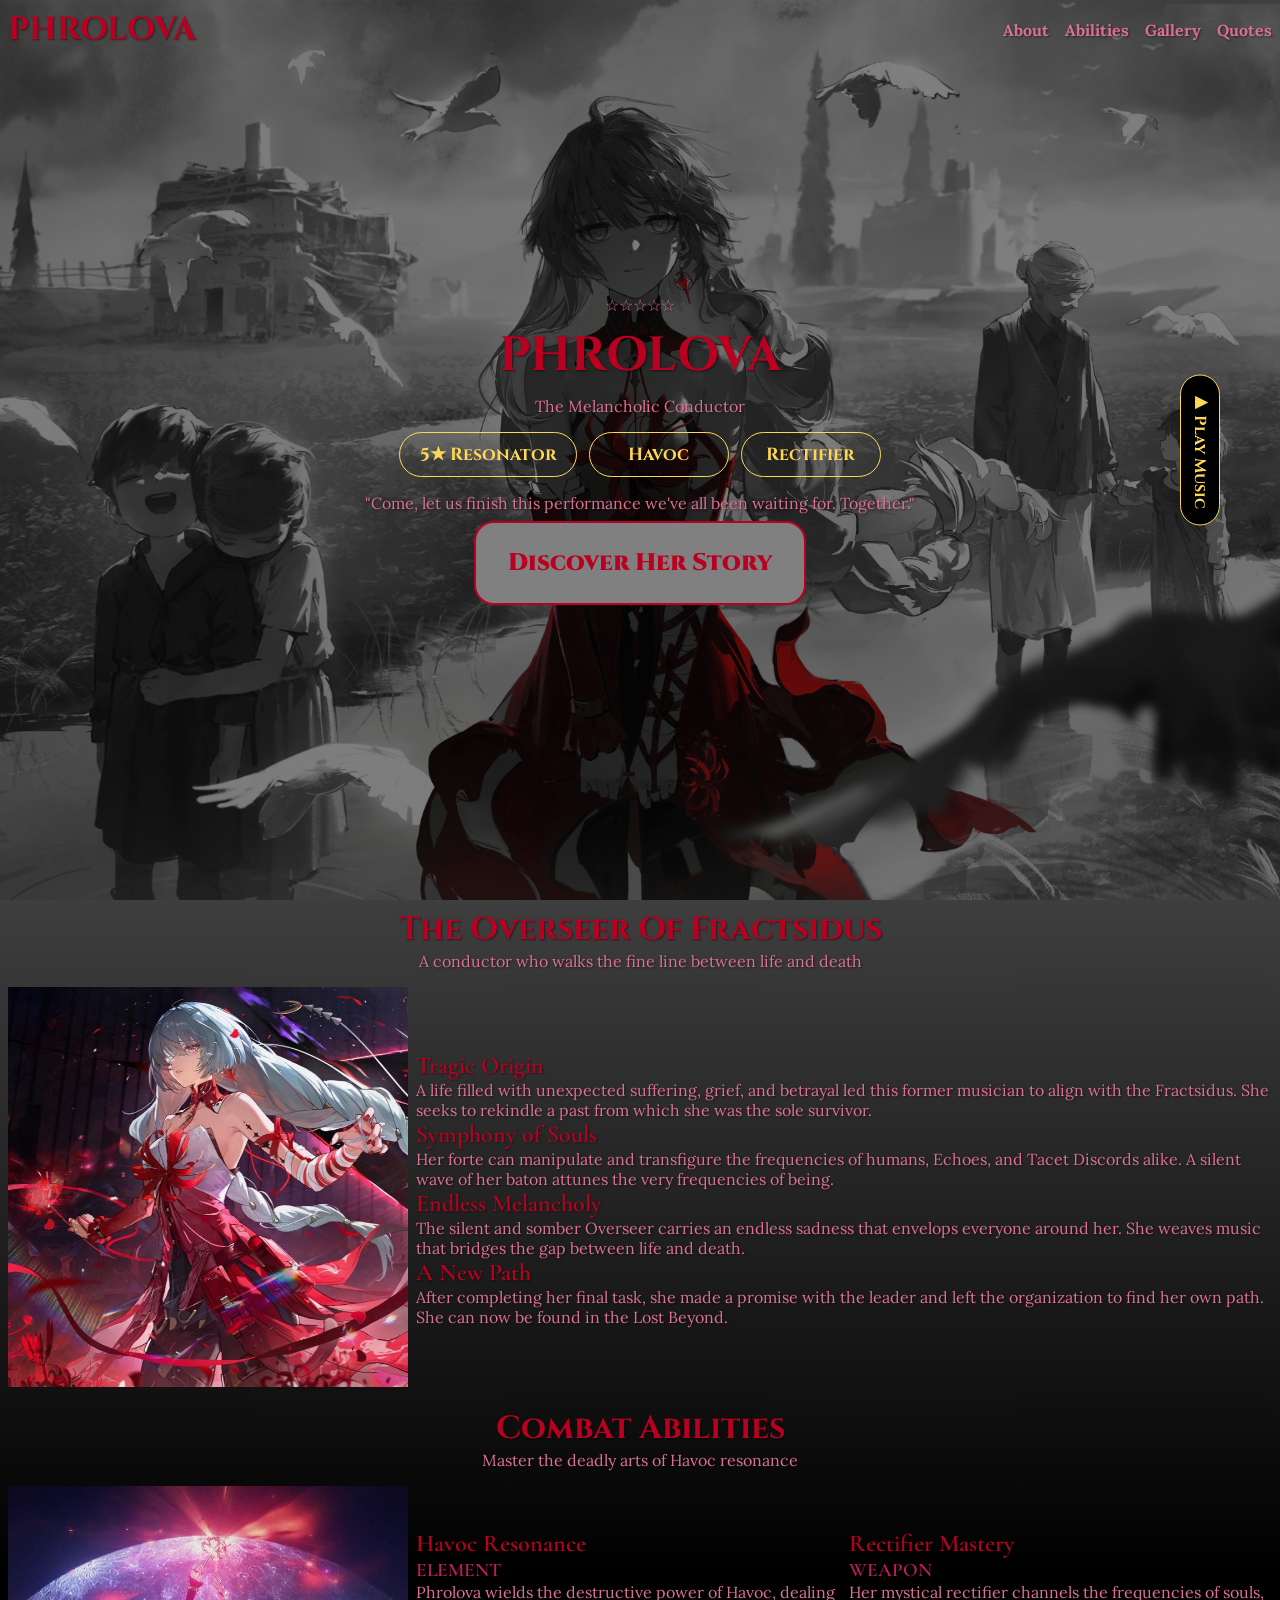
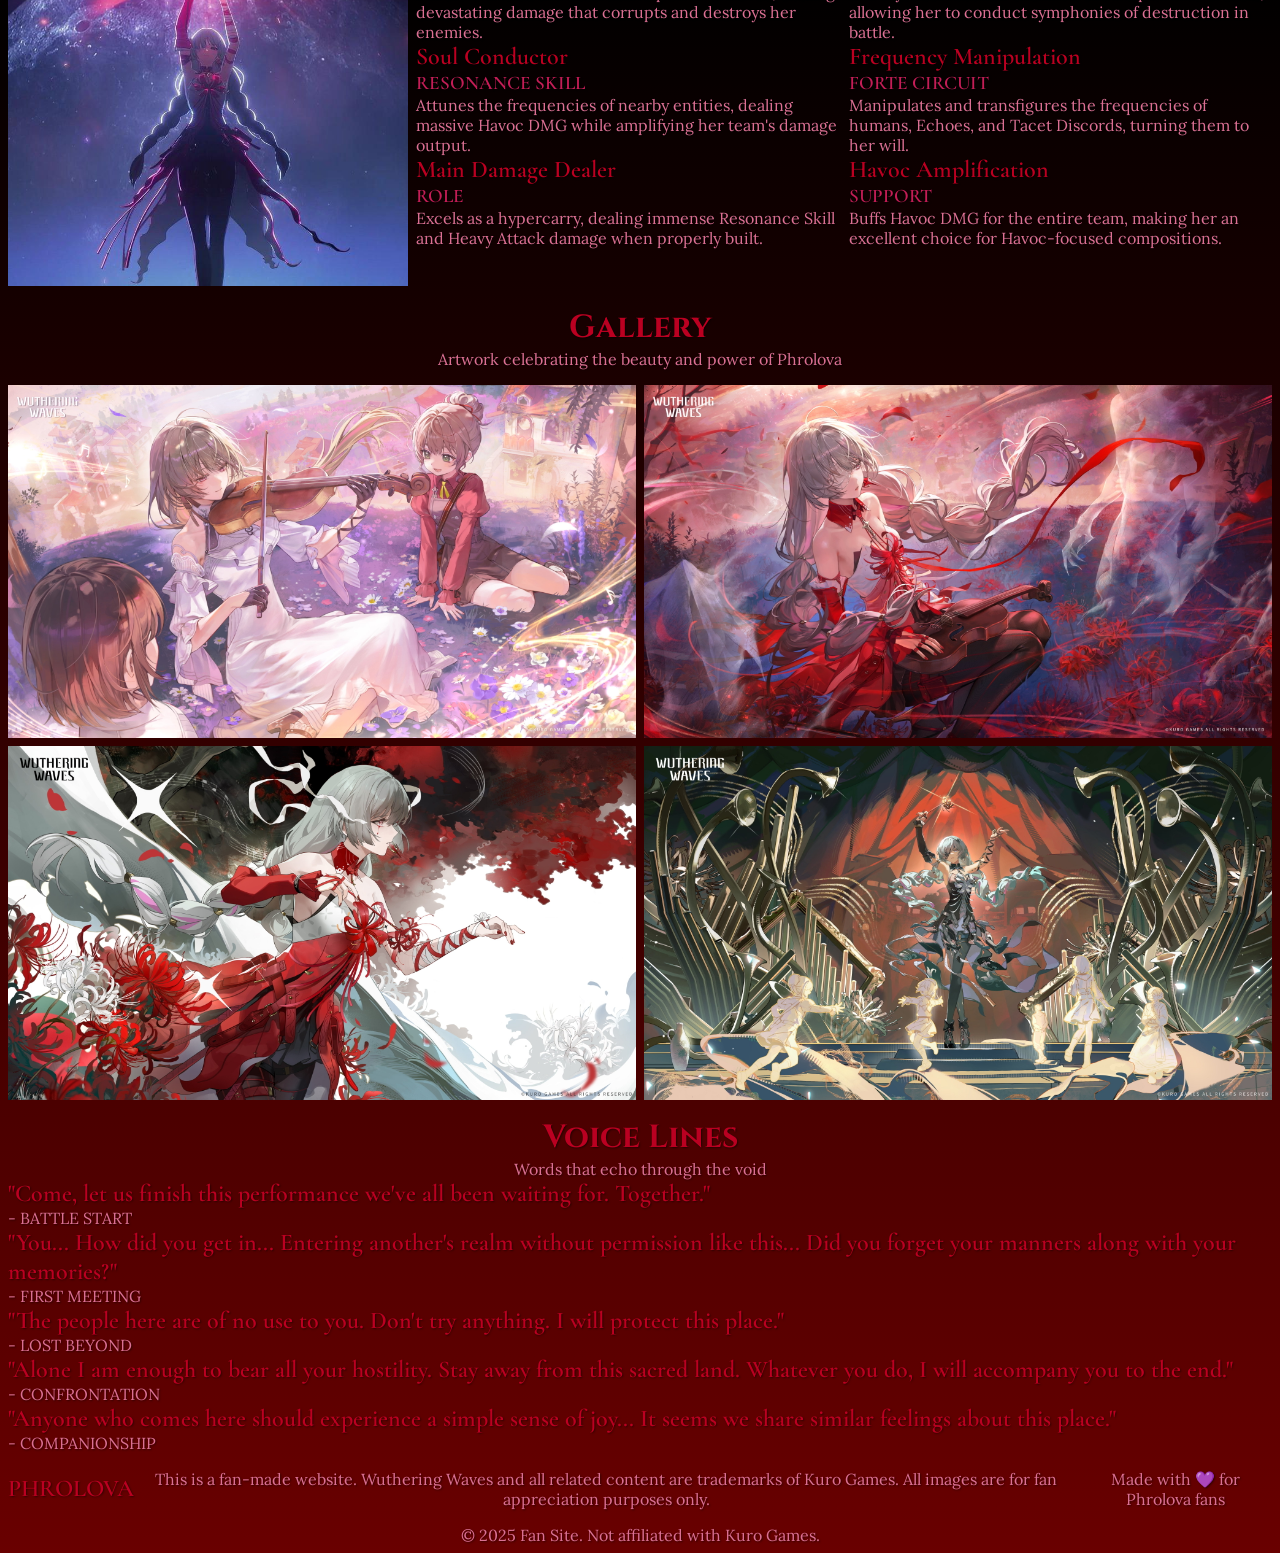
==== index.html @ a001a6af "version 2.4 -> Restructure HTML & CSS, add script.js with leaf animation" ====
<!DOCTYPE html>
<html lang="en">
<head>
    <meta charset="UTF-8">
    <meta name="viewport" content="width=device-width, initial-scale=1.0">
    <title>Phrolova Fan Website</title>

    <!-- Google Fonts -->
    <link href="https://fonts.googleapis.com/css2?family=Cinzel:wght@500;700&family=Cormorant+Garamond:wght@500;600&family=Lora&display=swap" rel="stylesheet">

    <!-- Main CSS -->
    <link rel="stylesheet" href="styles.css">
</head>
<body>

    <!-- =======================
         BACKGROUND AUDIO
    ======================= -->
    <audio id="bg-audio" loop>
        <source src="audio/Reveries in the Crimson Beyond.mp3" type="audio/mpeg">
        Your browser does not support the audio element.
    </audio>

    <!-- Music Button (Right Center) -->
    <div id="audio-overlay">
        <button id="play-audio">▶ Play Music</button>
    </div>

    <!-- Falling Leaves Container -->
    <div id="leaf-container"></div>

    <!-- =======================
         NAVIGATION
    ======================= -->
    <nav>
        <h2>PHROLOVA</h2>
        <ul>
            <li>About</li>
            <li>Abilities</li>
            <li>Gallery</li>
            <li>Quotes</li>
        </ul>
    </nav>

    <!-- =======================
         HEADER
    ======================= -->
    <header>
        <p class="stars">☆☆☆☆☆</p>
        <h1>PHROLOVA</h1>
        <p>The Melancholic Conductor</p>

        <div class="header-buttons">
            <button>5★ Resonator</button>
            <button>Havoc</button>
            <button>Rectifier</button>
        </div>

        <p>"Come, let us finish this performance we've all been waiting for. Together."</p>
        <button class="discover">Discover Her Story</button>
    </header>

    <!-- =======================
         MAIN CONTENT
    ======================= -->
    <main>

        <!-- ABOUT SECTION -->
        <section class="about">
            <h2>The Overseer Of Fractsidus</h2>
            <p>A conductor who walks the fine line between life and death</p>

            <div class="about-cc">
                <div><img class="about-image" src="images/Phrolova_about.jpg" alt="Phrolova About"></div>
                <div class="about-text">
                    <div>
                        <h3>Tragic Origin</h3>
                        <p>A life filled with unexpected suffering, grief, and betrayal led this former musician to align with the Fractsidus. She seeks to rekindle a past from which she was the sole survivor.</p>
                    </div>
                    <div>
                        <h3>Symphony of Souls</h3>
                        <p>Her forte can manipulate and transfigure the frequencies of humans, Echoes, and Tacet Discords alike. A silent wave of her baton attunes the very frequencies of being.</p>
                    </div>
                    <div>
                        <h3>Endless Melancholy</h3>
                        <p>The silent and somber Overseer carries an endless sadness that envelops everyone around her. She weaves music that bridges the gap between life and death.</p>
                    </div>
                    <div>
                        <h3>A New Path</h3>
                        <p>After completing her final task, she made a promise with the leader and left the organization to find her own path. She can now be found in the Lost Beyond.</p>
                    </div>
                </div>
            </div>
        </section>

        <!-- ABILITIES SECTION -->
        <section class="abilities">
            <h2>Combat Abilities</h2>
            <p>Master the deadly arts of Havoc resonance</p>

            <div class="abilities-cc">
                <div><img class="abilities-image" src="images/Phrolova_abilities.jpg" alt="Phrolova Abilities"></div>

                <!-- Left Ability Column -->
                <div class="abilities-text">
                    <div>
                        <h3>Havoc Resonance</h3>
                        <h4>ELEMENT</h4>
                        <p>Phrolova wields the destructive power of Havoc, dealing devastating damage that corrupts and destroys her enemies.</p>
                    </div>
                    <div>
                        <h3>Soul Conductor</h3>
                        <h4>RESONANCE SKILL</h4>
                        <p>Attunes the frequencies of nearby entities, dealing massive Havoc DMG while amplifying her team's damage output.</p>
                    </div>
                    <div>
                        <h3>Main Damage Dealer</h3>
                        <h4>ROLE</h4>
                        <p>Excels as a hypercarry, dealing immense Resonance Skill and Heavy Attack damage when properly built.</p>
                    </div>
                </div>

                <!-- Right Ability Column -->
                <div class="abilities-text">
                    <div>
                        <h3>Rectifier Mastery</h3>
                        <h4>WEAPON</h4>
                        <p>Her mystical rectifier channels the frequencies of souls, allowing her to conduct symphonies of destruction in battle.</p>
                    </div>
                    <div>
                        <h3>Frequency Manipulation</h3>
                        <h4>FORTE CIRCUIT</h4>
                        <p>Manipulates and transfigures the frequencies of humans, Echoes, and Tacet Discords, turning them to her will.</p>
                    </div>
                    <div>
                        <h3>Havoc Amplification</h3>
                        <h4>SUPPORT</h4>
                        <p>Buffs Havoc DMG for the entire team, making her an excellent choice for Havoc-focused compositions.</p>
                    </div>
                </div>
            </div>
        </section>

        <!-- GALLERY SECTION -->
        <section class="gallery">
            <h2>Gallery</h2>
            <p>Artwork celebrating the beauty and power of Phrolova</p>

            <div class="gallery-cc">
                <img src="images/Phrolova_gallery1.jpg" alt="Phrolova Gallery 1">
                <img src="images/Phrolova_gallery2.jpg" alt="Phrolova Gallery 2">
                <img src="images/Phrolova_gallery3.jpg" alt="Phrolova Gallery 3">
                <img src="images/Phrolova_gallery4.jpg" alt="Phrolova Gallery 4">
            </div>
        </section>

        <!-- VOICE LINES SECTION -->
        <section class="voicelines">
            <h2>Voice Lines</h2>
            <p>Words that echo through the void</p>

            <div class="voicelines-cc">
                <div>
                    <h3>"Come, let us finish this performance we've all been waiting for. Together."</h3>
                    <p>- BATTLE START</p>
                </div>
                <div>
                    <h3>"You... How did you get in... Entering another's realm without permission like this... Did you forget your manners along with your memories?"</h3>
                    <p>- FIRST MEETING</p>
                </div>
                <div>
                    <h3>"The people here are of no use to you. Don't try anything. I will protect this place."</h3>
                    <p>- LOST BEYOND</p>
                </div>
                <div>
                    <h3>"Alone I am enough to bear all your hostility. Stay away from this sacred land. Whatever you do, I will accompany you to the end."</h3>
                    <p>- CONFRONTATION</p>
                </div>
                <div>
                    <h3>"Anyone who comes here should experience a simple sense of joy... It seems we share similar feelings about this place."</h3>
                    <p>- COMPANIONSHIP</p>
                </div>
            </div>
        </section>

    </main>

    <!-- =======================
         FOOTER
    ======================= -->
    <footer>
        <div class="footer-cc">
            <h3>PHROLOVA</h3>
            <p>This is a fan-made website. Wuthering Waves and all related content are trademarks of Kuro Games. All images are for fan appreciation purposes only.</p>
            <p>Made with 💜 for Phrolova fans</p>
        </div>
        <div class="footer-copy">
            <p>&copy; 2025 Fan Site. Not affiliated with Kuro Games.</p>
        </div>
    </footer>

    <!-- =======================
         JAVASCRIPT
    ======================= -->
    <script src="script.js"></script>
</body>
</html>
---- styles.css ----
/* =======================
   UNIVERSAL
======================= */
* {
    box-sizing: border-box;
    margin: 0;
    padding: 0;
}

/* =======================
   BODY
======================= */
body {
    font-family: 'Lora', serif;
    color: #f5f5f5;
    background: linear-gradient(180deg, rgba(145,145,145,1) 0%, rgba(0,0,0,1) 50%, rgba(105,0,0,1) 100%);
}

/* =======================
   HEADINGS
======================= */
h1, h2 { font-family: 'Cinzel', serif; }
h3, h4 { font-family: 'Cormorant Garamond', serif; }

h1 { font-size: 3rem; font-weight: 700; color: #BA0021; text-shadow: 1px 1px 2px rgba(0,0,0,0.5); }
h2 { font-size: 2rem; font-weight: 700; color: #BA0021; text-shadow: 1px 1px 2px rgba(0,0,0,0.5); }
h3 { font-size: 1.5rem; font-weight: 600; color: #BA0021; text-shadow: 1px 1px 2px rgba(0,0,0,0.5); }
h4 { font-size: 1.2rem; font-weight: 600; color: #C21E56; text-shadow: 1px 1px 2px rgba(0,0,0,0.5); }

p, li { font-size: 1rem; color: #DB7093; text-shadow: 1px 1px 2px rgba(0,0,0,0.5); }
li { font-weight: 700; }

/* =======================
   AUDIO BUTTON
======================= */
#bg-audio { display: none; }

#audio-overlay {
    position: fixed;
    top: 50%;
    right: 1rem;
    transform: translateY(-50%);
    z-index: 1000;
}

#audio-overlay button {
    writing-mode: vertical-rl;
    text-orientation: mixed;
    padding: 1rem 0.5rem;
    border-radius: 20px;
    border: 1px solid #FFD754;
    background: black;
    color: #FFD754;
    font-family: 'Cinzel', serif;
    font-weight: 700;
    font-size: 1rem;
    cursor: pointer;
    transition: all 0.2s ease;
}

#audio-overlay button:hover {
    background: #FFD754;
    color: black;
    border: 1px solid black;
}

/* =======================
   FALLING LEAVES
======================= */
#leaf-container {
    position: fixed;
    top: 0;
    left: 0;
    width: 100%;
    height: 100%;
    pointer-events: none;
    overflow: hidden;
    z-index: 500;
}

/* =======================
   NAVIGATION
======================= */
nav {
    position: fixed;
    top: 0; left: 0;
    width: 100%;
    display: flex;
    justify-content: space-between;
    align-items: center;
    padding: 0.5rem;
    z-index: 1000;
}

nav ul { display: flex; gap: 1rem; list-style: none; }

/* =======================
   HEADER
======================= */
header {
    height: 100vh;
    background: url("images/Phrolova_header.jpg") center/cover no-repeat;
    display: flex;
    flex-direction: column;
    align-items: center;
    justify-content: center;
    text-align: center;
    gap: 0.5rem;
    position: relative;
}

header::before {
    content: "";
    position: absolute;
    inset: 0;
    background-color: rgba(0,0,0,0.5);
    z-index: 1;
}

header > * { position: relative; z-index: 2; }

.header-buttons { display: flex; gap: 0.75rem; margin: 0.5rem 0; }
.header-buttons button {
    min-width: 140px;
    padding: 0.6rem 1.2rem;
    border-radius: 999px;
    border: 1px solid #FFD754;
    background: transparent;
    color: #FFD754;
    font-family: 'Cinzel', serif;
    font-weight: 700;
    font-size: 1.1rem;
    transition: all 0.2s ease;
}
.header-buttons button:hover { background: black; color: #D10A0A; border: 1px solid #D10A0A; }

.discover {
    padding: 1.5rem 2rem;
    border-radius: 20px;
    border: 2px solid #BA0021;
    background-color: grey;
    color: #BA0021;
    font-family: 'Cinzel', serif;
    font-size: 1.5rem;
    font-weight: 900;
    cursor: pointer;
    transition: transform 0.25s ease;
}
.discover:hover { transform: scale(1.06); color: #FFD754; border-color: #FFD754; }

/* =======================
   SECTIONS (ABOUT / ABILITIES / GALLERY / VOICELINES)
======================= */
.about, .abilities, .gallery, .voicelines, footer {
    display: flex;
    flex-direction: column;
    align-items: center;
    padding: 0.5rem;
}

.about-image, .abilities-image { width: 400px; }
.about-cc, .abilities-cc { display: flex; align-items: center; gap: 0.5rem; margin-top: 1rem; }
.gallery-cc { display: grid; grid-template-columns: 1fr 1fr; grid-template-rows: auto auto; gap: 0.5rem; margin-top: 1rem; }
.gallery img { width: 100%; height: auto; object-fit: cover; }

/* FOOTER */
.footer-cc { display: flex; align-items: center; gap: 0.5rem; text-align: center; }
.footer-copy { margin-top: 1rem; }
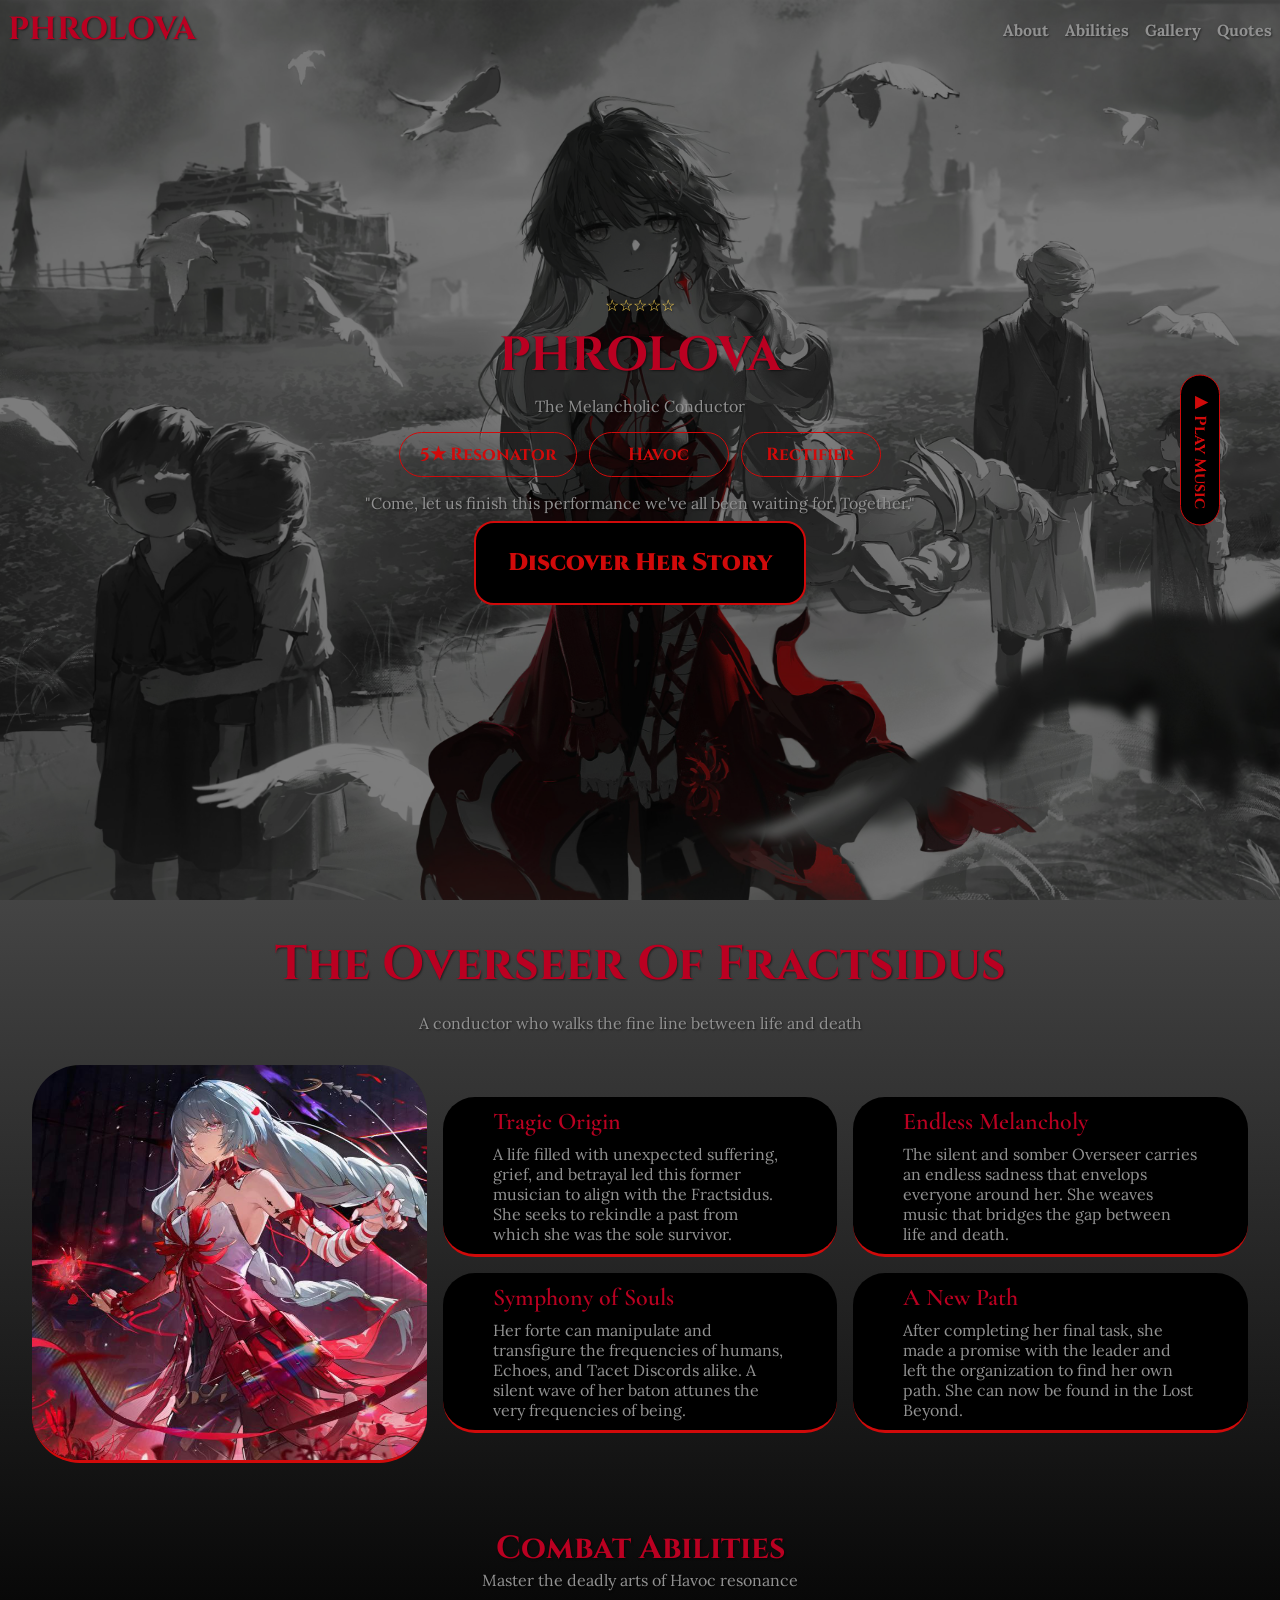
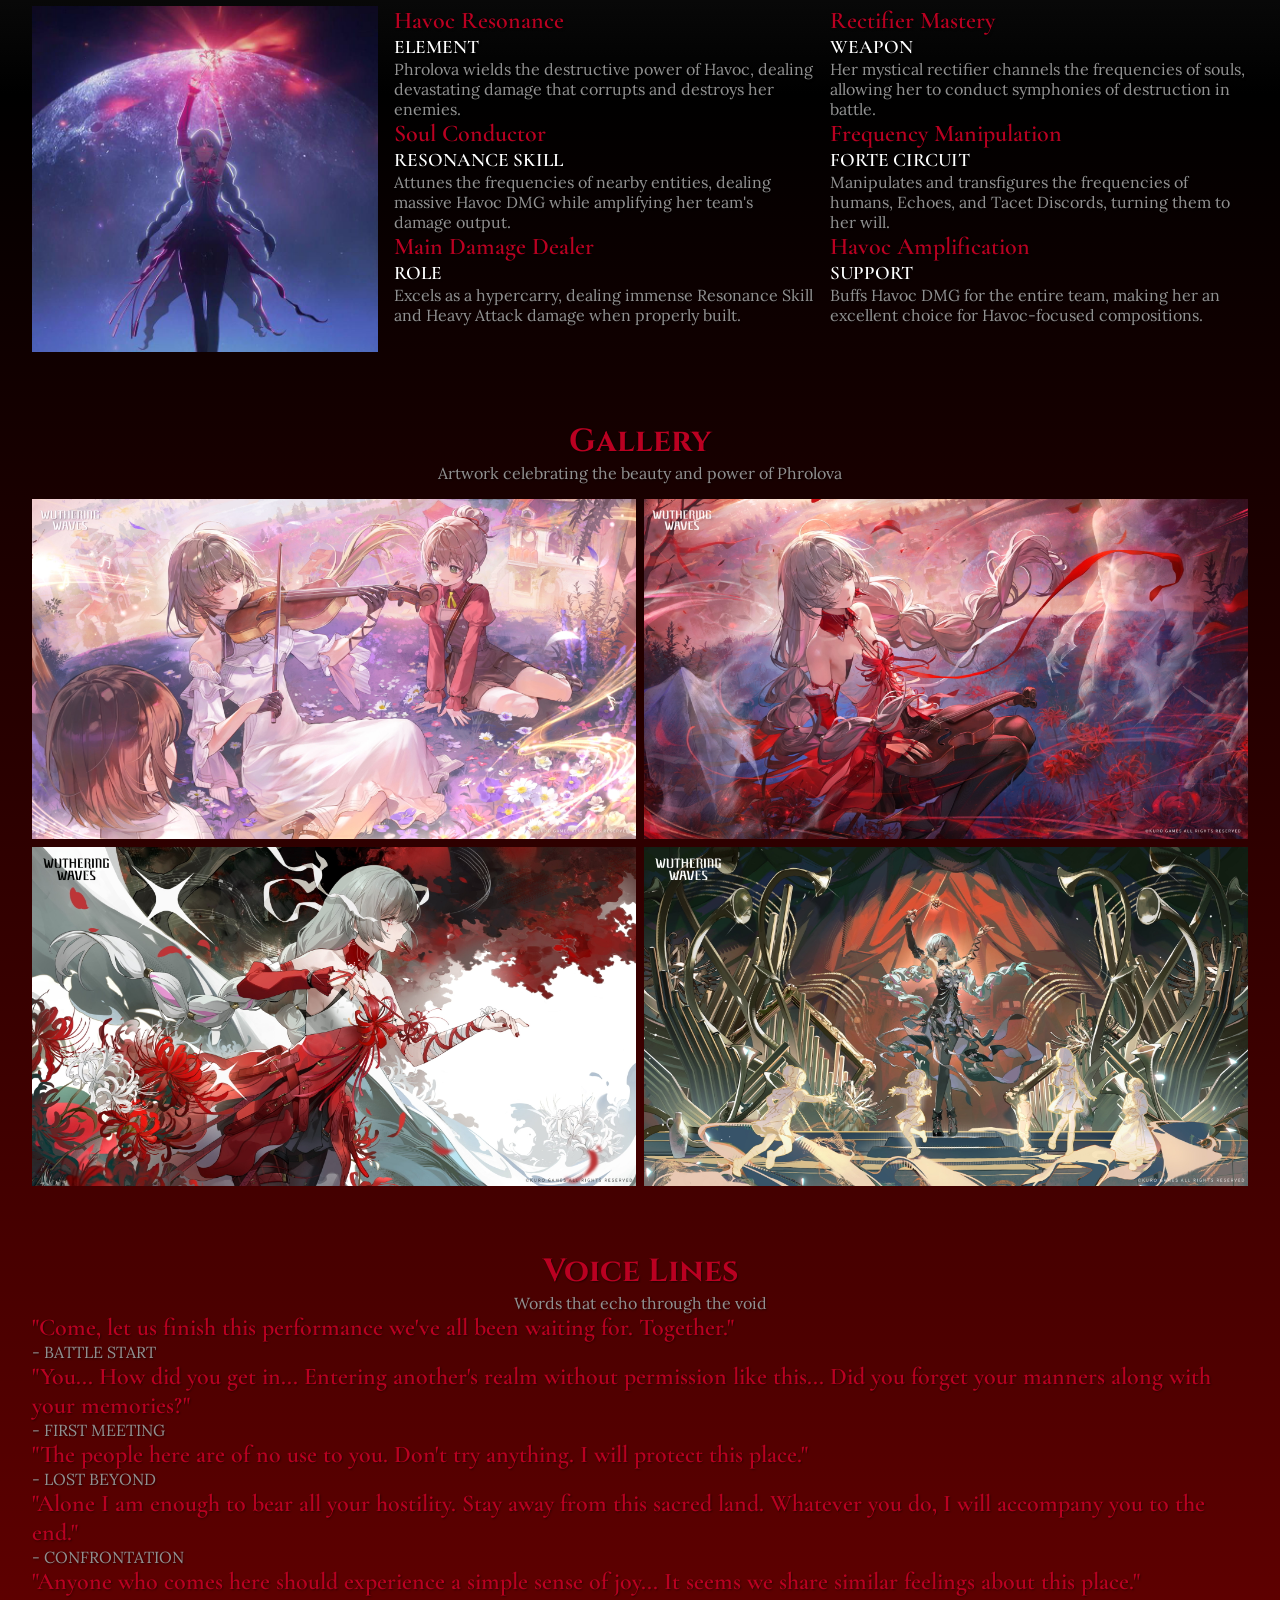
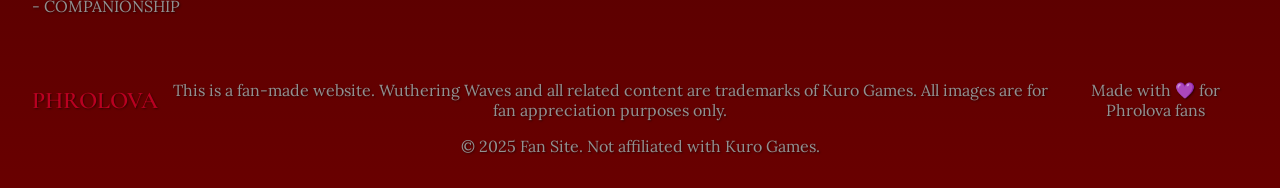
==== commit 9afab866: "version 2.6 about section css" ====
--- a/index.html
+++ b/index.html
@@ -71,21 +71,23 @@
             <p>A conductor who walks the fine line between life and death</p>
 
             <div class="about-cc">
-                <div><img class="about-image" src="images/Phrolova_about.jpg" alt="Phrolova About"></div>
-                <div class="about-text">
-                    <div>
+                <div class="about-ic"><img class="about-image" src="images/Phrolova_about.jpg" alt="Phrolova About"></div>
+                <div class="about-tc">
+                    <div class="about-tc-content">
                         <h3>Tragic Origin</h3>
                         <p>A life filled with unexpected suffering, grief, and betrayal led this former musician to align with the Fractsidus. She seeks to rekindle a past from which she was the sole survivor.</p>
                     </div>
-                    <div>
+                    <div class="about-tc-content">
                         <h3>Symphony of Souls</h3>
                         <p>Her forte can manipulate and transfigure the frequencies of humans, Echoes, and Tacet Discords alike. A silent wave of her baton attunes the very frequencies of being.</p>
                     </div>
-                    <div>
+                </div>
+                <div class="about-tc">
+                    <div class="about-tc-content">
                         <h3>Endless Melancholy</h3>
                         <p>The silent and somber Overseer carries an endless sadness that envelops everyone around her. She weaves music that bridges the gap between life and death.</p>
                     </div>
-                    <div>
+                    <div class="about-tc-content">
                         <h3>A New Path</h3>
                         <p>After completing her final task, she made a promise with the leader and left the organization to find her own path. She can now be found in the Lost Beyond.</p>
                     </div>
--- a/styles.css
+++ b/styles.css
@@ -13,7 +13,7 @@
 body {
     font-family: 'Lora', serif;
     color: #f5f5f5;
-    background: linear-gradient(180deg, rgba(145,145,145,1) 0%, rgba(0,0,0,1) 50%, rgba(105,0,0,1) 100%);
+    background: linear-gradient(180deg, rgb(145, 145, 145) 0%, rgba(0,0,0,1) 50%, rgba(105,0,0,1) 100%);
 }
 
 /* =======================
@@ -25,9 +25,9 @@
 h1 { font-size: 3rem; font-weight: 700; color: #BA0021; text-shadow: 1px 1px 2px rgba(0,0,0,0.5); }
 h2 { font-size: 2rem; font-weight: 700; color: #BA0021; text-shadow: 1px 1px 2px rgba(0,0,0,0.5); }
 h3 { font-size: 1.5rem; font-weight: 600; color: #BA0021; text-shadow: 1px 1px 2px rgba(0,0,0,0.5); }
-h4 { font-size: 1.2rem; font-weight: 600; color: #C21E56; text-shadow: 1px 1px 2px rgba(0,0,0,0.5); }
-
-p, li { font-size: 1rem; color: #DB7093; text-shadow: 1px 1px 2px rgba(0,0,0,0.5); }
+h4 { font-size: 1.2rem; font-weight: 600; color: white; text-shadow: 1px 1px 2px rgba(0,0,0,0.5); }
+
+p, li { font-size: 1rem; color: #919191; text-shadow: 1px 1px 2px rgba(0,0,0,0.5); }
 li { font-weight: 700; }
 
 /* =======================
@@ -48,9 +48,9 @@
     text-orientation: mixed;
     padding: 1rem 0.5rem;
     border-radius: 20px;
-    border: 1px solid #FFD754;
+    border: 1px solid #D10A0A;
     background: black;
-    color: #FFD754;
+    color: #D10A0A;
     font-family: 'Cinzel', serif;
     font-weight: 700;
     font-size: 1rem;
@@ -59,7 +59,7 @@
 }
 
 #audio-overlay button:hover {
-    background: #FFD754;
+    background: #D10A0A;
     color: black;
     border: 1px solid black;
 }
@@ -124,29 +124,33 @@
     min-width: 140px;
     padding: 0.6rem 1.2rem;
     border-radius: 999px;
-    border: 1px solid #FFD754;
+    border: 1px solid #D10A0A;
     background: transparent;
-    color: #FFD754;
+    color: #D10A0A;
     font-family: 'Cinzel', serif;
     font-weight: 700;
     font-size: 1.1rem;
     transition: all 0.2s ease;
 }
-.header-buttons button:hover { background: black; color: #D10A0A; border: 1px solid #D10A0A; }
+.header-buttons button:hover { background: black;}
 
 .discover {
     padding: 1.5rem 2rem;
     border-radius: 20px;
-    border: 2px solid #BA0021;
-    background-color: grey;
-    color: #BA0021;
+    border: 2px solid #D10A0A;
+    background-color: black;
+    color: #D10A0A;
     font-family: 'Cinzel', serif;
     font-size: 1.5rem;
     font-weight: 900;
     cursor: pointer;
-    transition: transform 0.25s ease;
-}
-.discover:hover { transform: scale(1.06); color: #FFD754; border-color: #FFD754; }
+    transition: all 0.2s ease;
+}
+.discover:hover { color: black; border-color: black; background-color: #D10A0A; }
+
+header .stars {
+    color: #FFD754;
+}
 
 /* =======================
    SECTIONS (ABOUT / ABILITIES / GALLERY / VOICELINES)
@@ -154,14 +158,62 @@
 .about, .abilities, .gallery, .voicelines, footer {
     display: flex;
     flex-direction: column;
+    justify-content: center;
     align-items: center;
-    padding: 0.5rem;
-}
-
-.about-image, .abilities-image { width: 400px; }
-.about-cc, .abilities-cc { display: flex; align-items: center; gap: 0.5rem; margin-top: 1rem; }
+    padding: 2rem;
+    height: fit-content;
+}
+
+.about-image, .abilities-image { width: 100%; }
+.about-cc, .abilities-cc { display: flex; justify-content: center; align-items: flex-start; gap: 1rem; margin-top: 1rem; }
 .gallery-cc { display: grid; grid-template-columns: 1fr 1fr; grid-template-rows: auto auto; gap: 0.5rem; margin-top: 1rem; }
 .gallery img { width: 100%; height: auto; object-fit: cover; }
+
+/* =======================
+   SECTION (ABOUT)
+======================= */
+.about {
+    gap: 1rem;
+}
+
+.about h2 {
+    font-size: 3rem;
+}
+
+.about-ic {
+    width: 50%;
+}
+
+.about-image {
+    display: block;
+    margin: 0 auto;
+
+    border-bottom: 0.2rem solid #D10A0A;
+    border-radius: 3rem;
+}
+
+.about-tc {
+    width: 50%;
+    display: flex;
+    flex-direction: column;
+    gap: 1rem;
+    margin-top: 2rem;
+}
+
+.about-tc div {
+    border-bottom: 0.2rem solid #D10A0A;
+    border-radius: 2rem;
+    background-color: black;
+
+    display: flex;
+    flex-direction: column;
+    gap: 0.5rem;
+
+    padding: 10px 50px;
+}
+
+.about-tc-content {
+}
 
 /* FOOTER */
 .footer-cc { display: flex; align-items: center; gap: 0.5rem; text-align: center; }
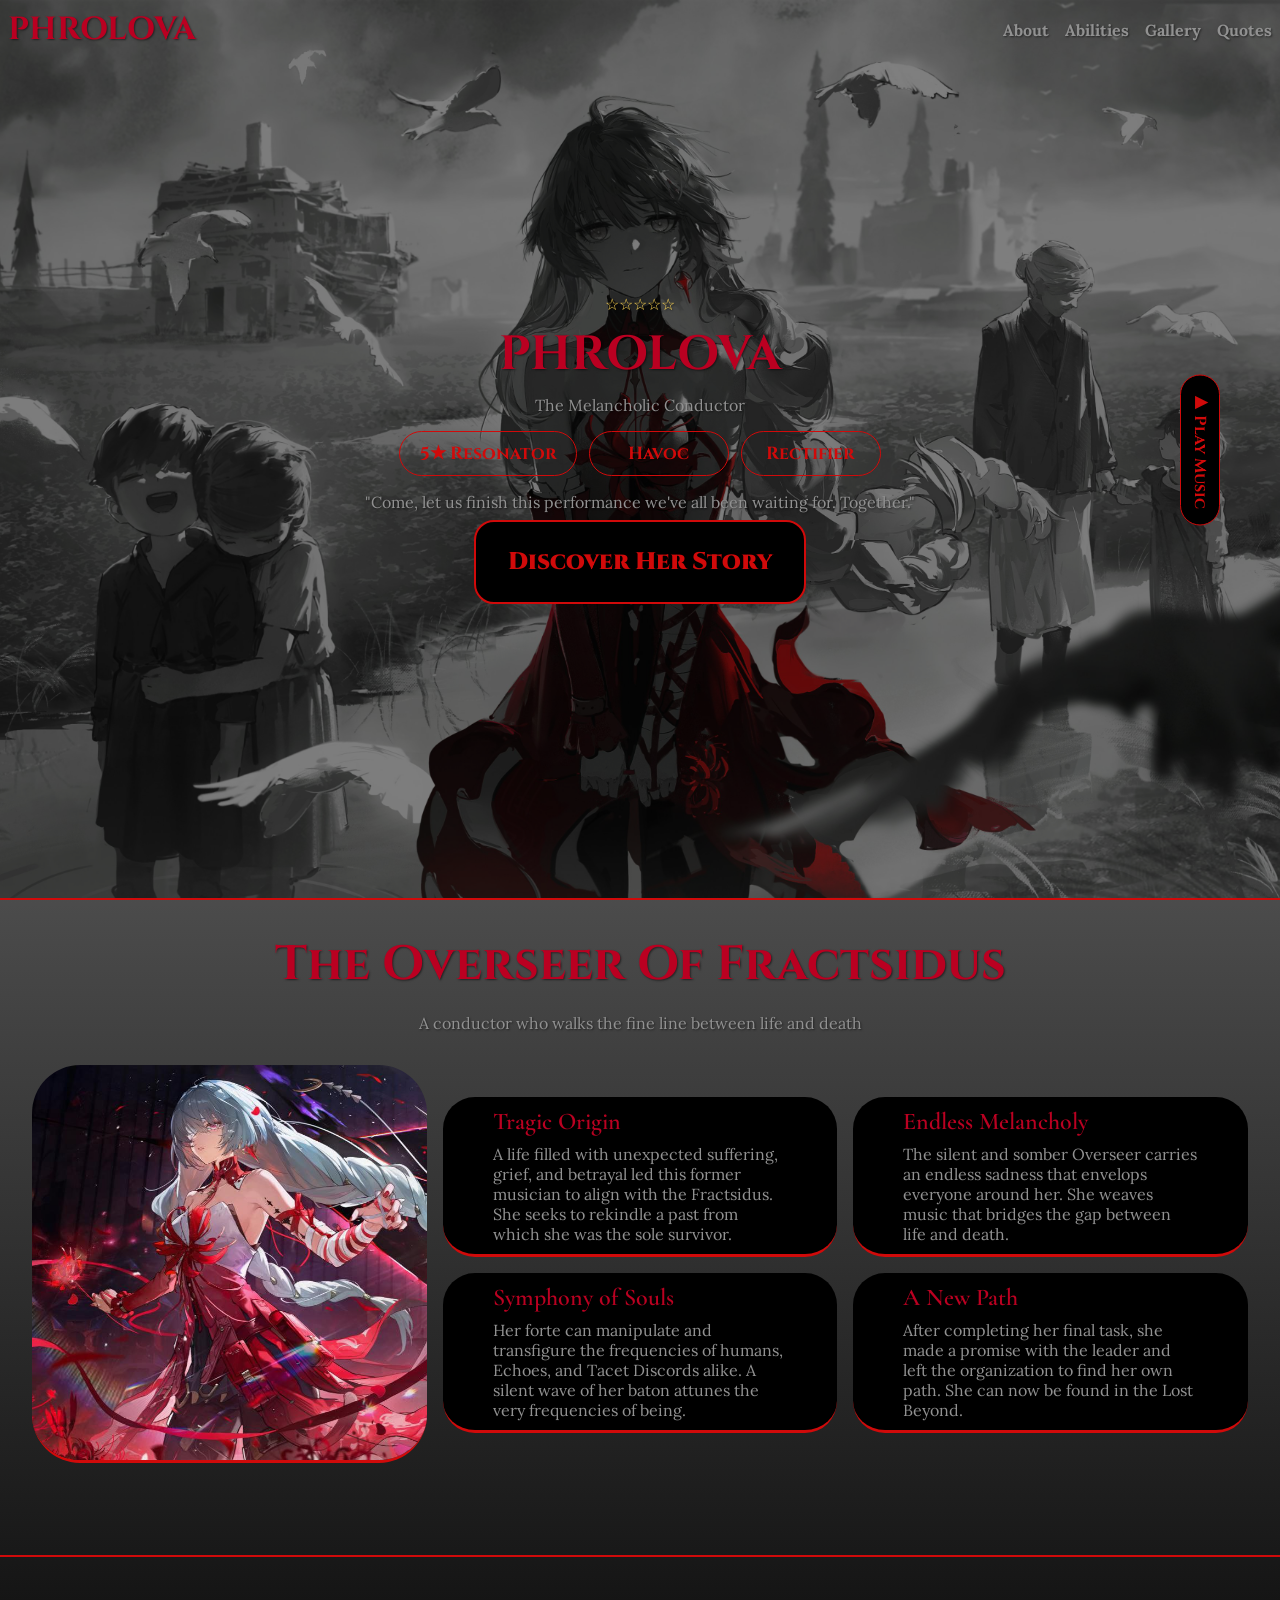
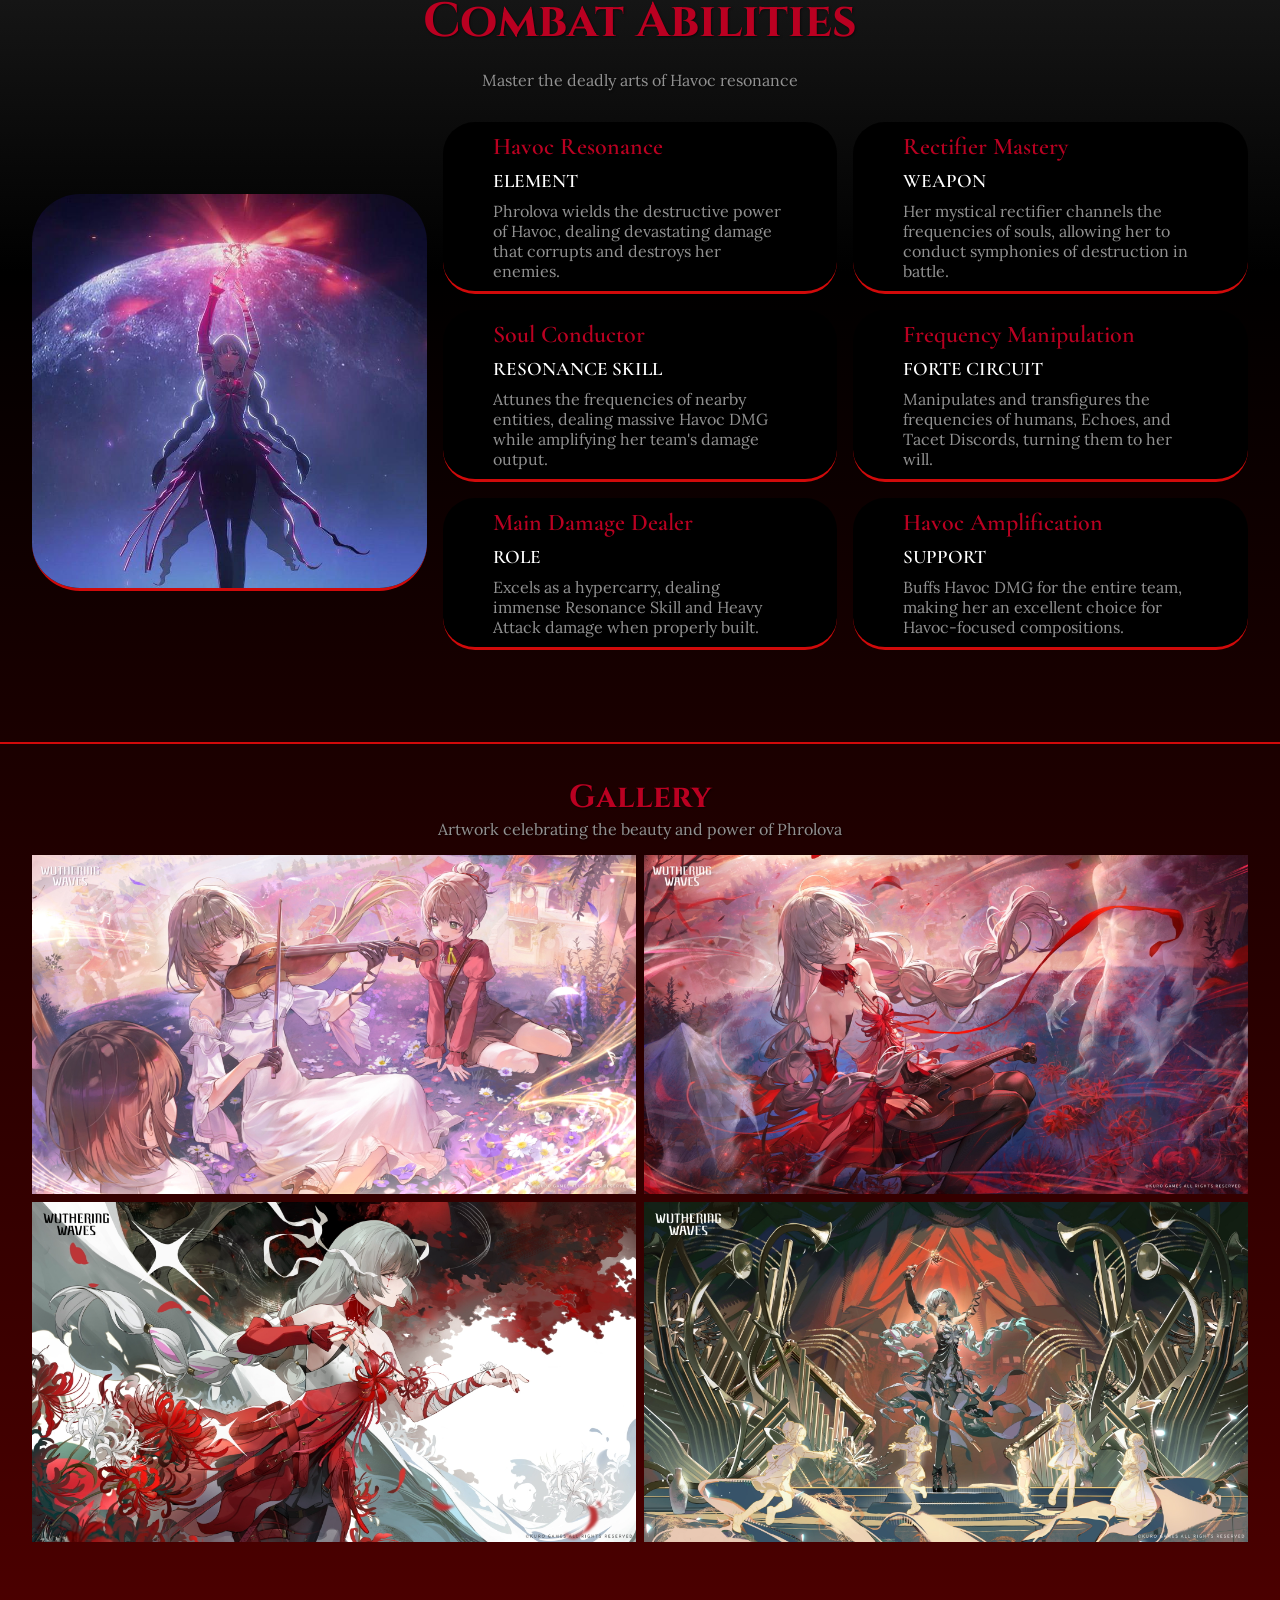
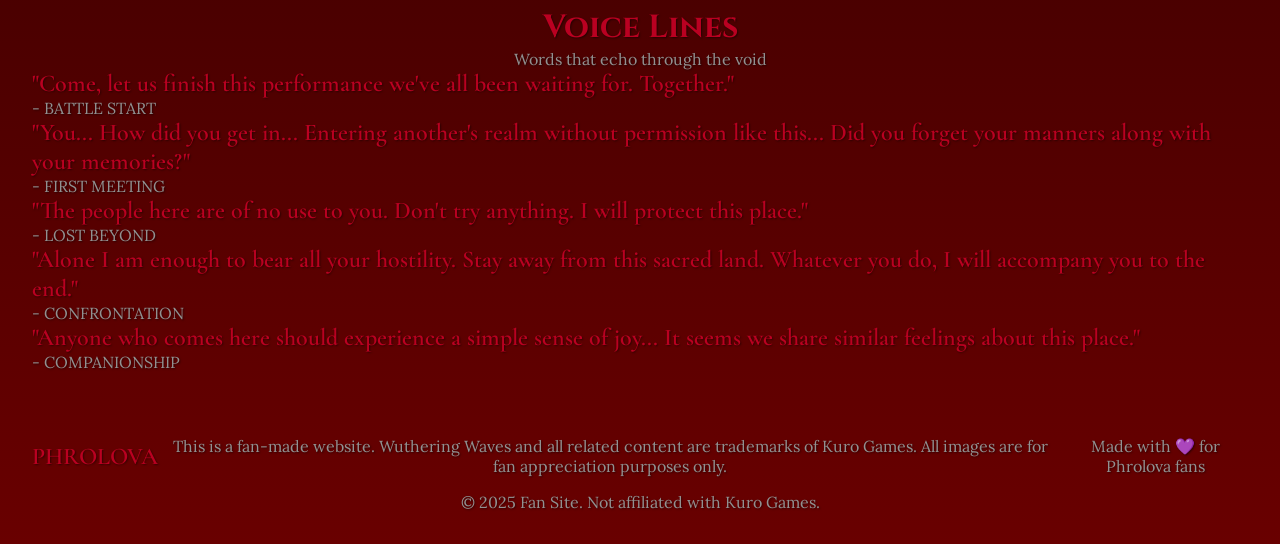
==== commit ba2f092f: "version 2.7 abilities section css" ====
--- a/index.html
+++ b/index.html
@@ -101,10 +101,12 @@
             <p>Master the deadly arts of Havoc resonance</p>
 
             <div class="abilities-cc">
-                <div><img class="abilities-image" src="images/Phrolova_abilities.jpg" alt="Phrolova Abilities"></div>
+                <div class="abilities-ic">
+                    <img class="abilities-image" src="images/Phrolova_abilities.jpg" alt="Phrolova Abilities">
+                </div>
 
                 <!-- Left Ability Column -->
-                <div class="abilities-text">
+                <div class="abilities-tc">
                     <div>
                         <h3>Havoc Resonance</h3>
                         <h4>ELEMENT</h4>
@@ -123,7 +125,7 @@
                 </div>
 
                 <!-- Right Ability Column -->
-                <div class="abilities-text">
+                <div class="abilities-tc">
                     <div>
                         <h3>Rectifier Mastery</h3>
                         <h4>WEAPON</h4>
--- a/styles.css
+++ b/styles.css
@@ -100,6 +100,7 @@
 header {
     height: 100vh;
     background: url("images/Phrolova_header.jpg") center/cover no-repeat;
+    border-bottom: 2.5px solid #D10A0A;
     display: flex;
     flex-direction: column;
     align-items: center;
@@ -165,7 +166,7 @@
 }
 
 .about-image, .abilities-image { width: 100%; }
-.about-cc, .abilities-cc { display: flex; justify-content: center; align-items: flex-start; gap: 1rem; margin-top: 1rem; }
+.about-cc, .abilities-cc { display: flex; justify-content: center; align-items: flex-start; gap: 1rem; margin-top: 1rem; padding-bottom: 60px; }
 .gallery-cc { display: grid; grid-template-columns: 1fr 1fr; grid-template-rows: auto auto; gap: 0.5rem; margin-top: 1rem; }
 .gallery img { width: 100%; height: auto; object-fit: cover; }
 
@@ -174,6 +175,7 @@
 ======================= */
 .about {
     gap: 1rem;
+    border-bottom: 2.5px solid #D10A0A;
 }
 
 .about h2 {
@@ -212,7 +214,48 @@
     padding: 10px 50px;
 }
 
-.about-tc-content {
+/* =======================
+   SECTION (ABILITIES)
+======================= */
+.abilities {
+    gap: 1rem;
+    border-bottom: 2.5px solid #D10A0A;
+}
+.abilities h2 {
+    font-size: 3rem;
+}
+
+.abilities-ic {
+    width: 50%;
+}
+
+.abilities-image {
+    display: block;
+    margin: 0 auto;
+
+    border-bottom: 0.2rem solid #D10A0A;
+    border-radius: 3rem;
+
+    margin-top: 4.5rem;
+}
+
+.abilities-tc {
+    width: 50%;
+    display: flex;
+    flex-direction: column;
+    gap: 1rem;
+}
+
+.abilities-tc div {
+    border-bottom: 0.2rem solid #D10A0A;
+    border-radius: 2rem;
+    background-color: black;
+
+    display: flex;
+    flex-direction: column;
+    gap: 0.5rem;
+
+    padding: 10px 50px;
 }
 
 /* FOOTER */
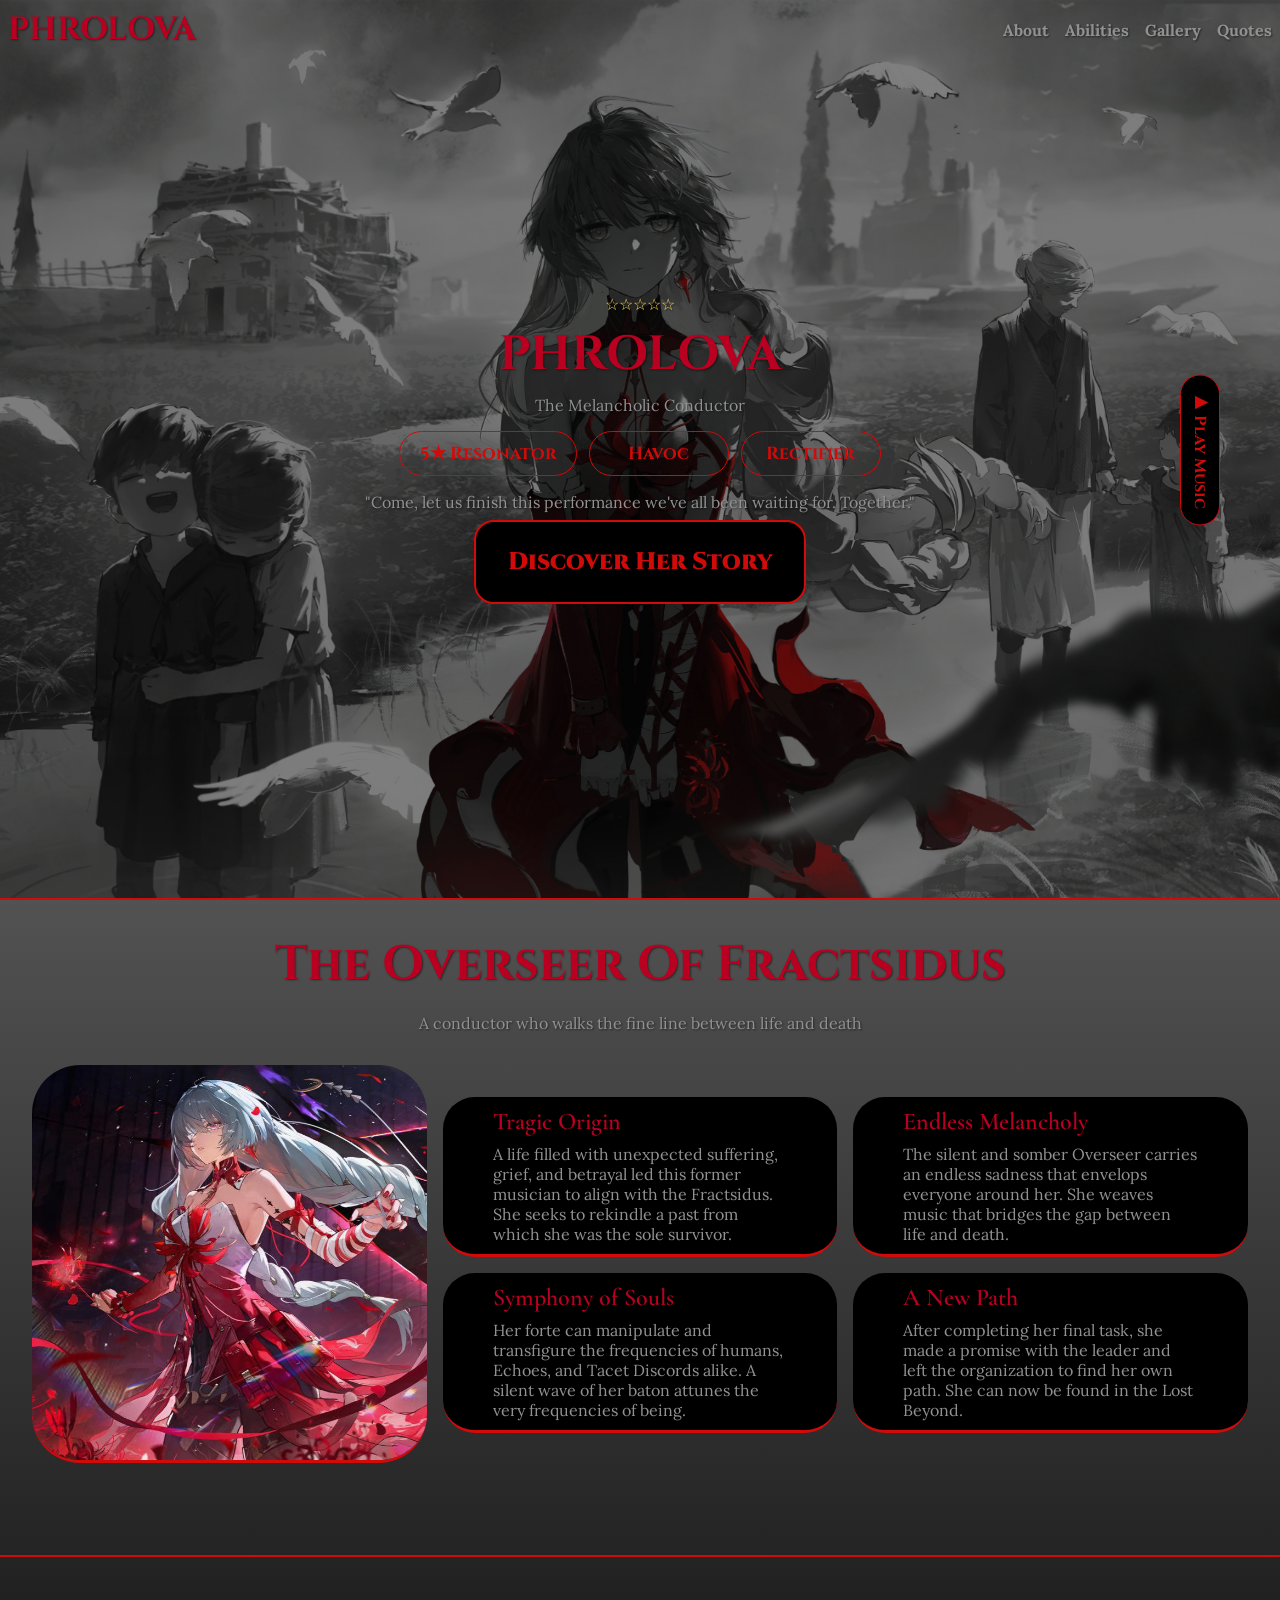
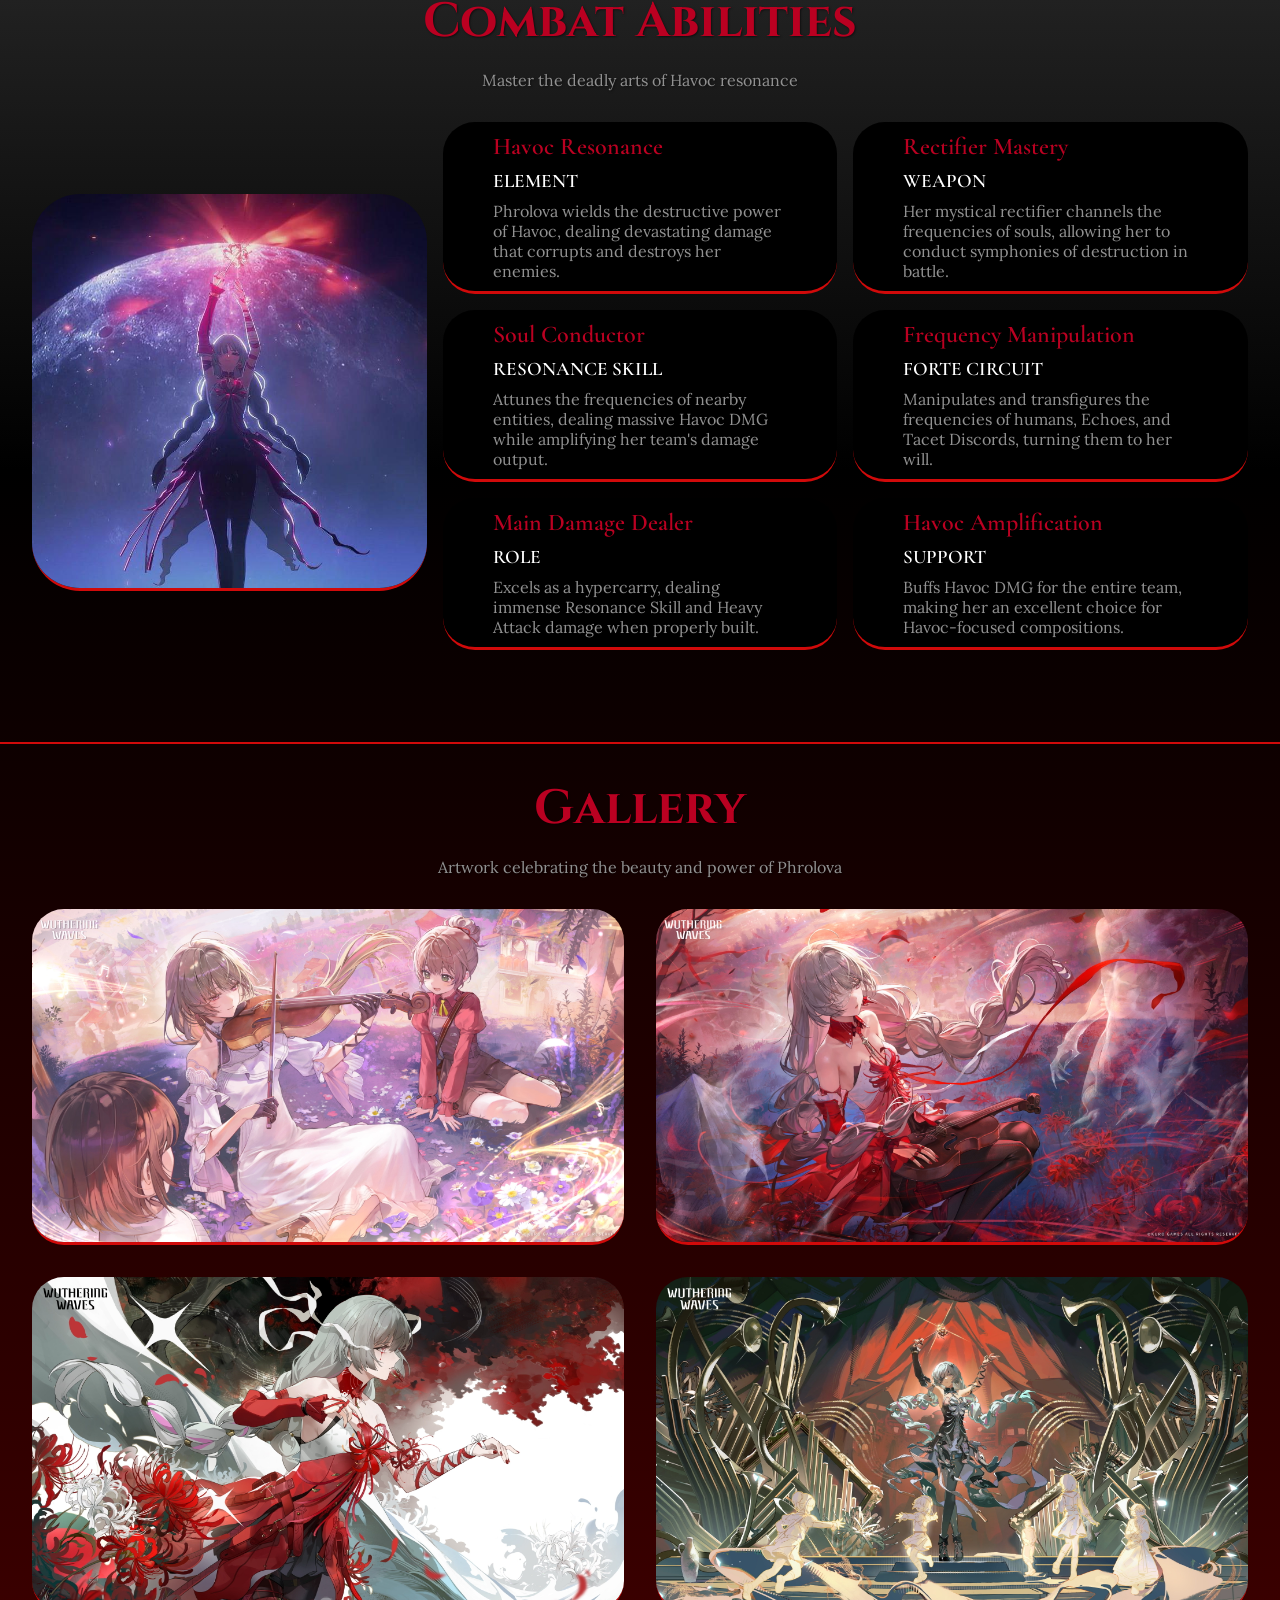
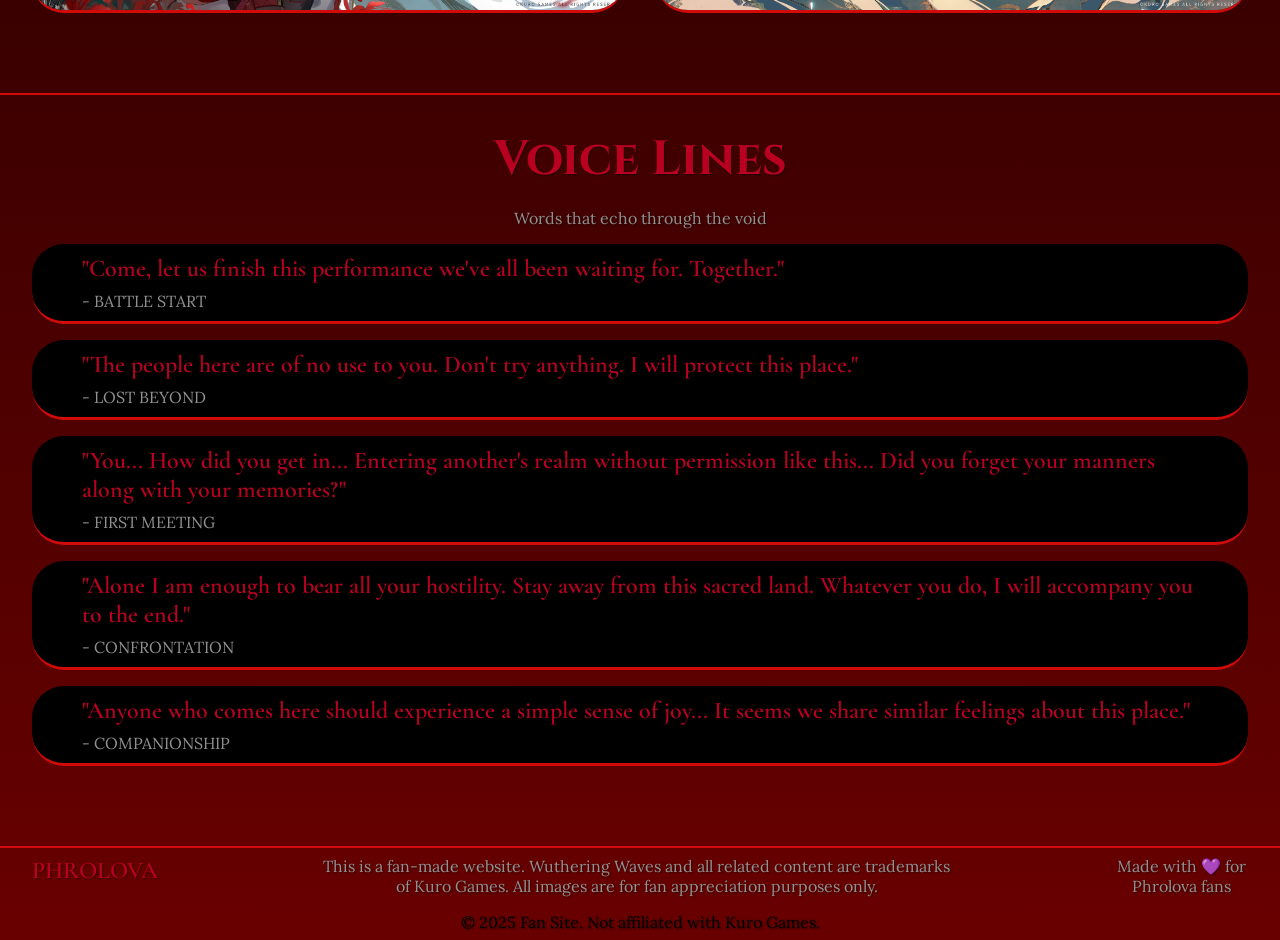
==== commit fc5ce1d6: "3.0 voicelines + footer css" ====
--- a/index.html
+++ b/index.html
@@ -10,6 +10,8 @@
 
     <!-- Main CSS -->
     <link rel="stylesheet" href="styles.css">
+
+    <link rel="shortcut icon" href="images/web_logo.png" type="image/x-icon">
 </head>
 <body>
 
@@ -169,12 +171,12 @@
                     <p>- BATTLE START</p>
                 </div>
                 <div>
+                    <h3>"The people here are of no use to you. Don't try anything. I will protect this place."</h3>
+                    <p>- LOST BEYOND</p>
+                </div>
+                <div>
                     <h3>"You... How did you get in... Entering another's realm without permission like this... Did you forget your manners along with your memories?"</h3>
                     <p>- FIRST MEETING</p>
-                </div>
-                <div>
-                    <h3>"The people here are of no use to you. Don't try anything. I will protect this place."</h3>
-                    <p>- LOST BEYOND</p>
                 </div>
                 <div>
                     <h3>"Alone I am enough to bear all your hostility. Stay away from this sacred land. Whatever you do, I will accompany you to the end."</h3>
--- a/styles.css
+++ b/styles.css
@@ -167,7 +167,7 @@
 
 .about-image, .abilities-image { width: 100%; }
 .about-cc, .abilities-cc { display: flex; justify-content: center; align-items: flex-start; gap: 1rem; margin-top: 1rem; padding-bottom: 60px; }
-.gallery-cc { display: grid; grid-template-columns: 1fr 1fr; grid-template-rows: auto auto; gap: 0.5rem; margin-top: 1rem; }
+.gallery-cc { display: grid; grid-template-columns: 1fr 1fr; grid-template-rows: auto auto; gap: 2rem; margin-top: 1rem; }
 .gallery img { width: 100%; height: auto; object-fit: cover; }
 
 /* =======================
@@ -221,6 +221,7 @@
     gap: 1rem;
     border-bottom: 2.5px solid #D10A0A;
 }
+
 .abilities h2 {
     font-size: 3rem;
 }
@@ -258,6 +259,80 @@
     padding: 10px 50px;
 }
 
+/* =======================
+   SECTION (GALLERY)
+======================= */
+.gallery {
+    gap: 1rem;
+    border-bottom: 2.5px solid #D10A0A;
+}
+
+.gallery h2 {
+    font-size: 3rem;
+}
+
+.gallery img {
+    display: block;
+    margin: 0 auto;
+
+    border-bottom: 0.2rem solid #D10A0A;
+    border-radius: 2rem;
+}
+
+.gallery-cc {
+    padding-bottom: 3rem;
+}
+
+/* =======================
+   SECTION (VOICELINES)
+======================= */
+.voicelines {
+    gap: 1rem;
+    border-bottom: 2.5px solid #D10A0A;
+}
+
+.voicelines h2 {
+    font-size: 3rem;
+}
+
+.voicelines-cc {
+    display: flex;
+    flex-direction: column;
+
+    gap: 1rem;
+
+    padding-bottom: 3rem;
+}
+
+.voicelines-cc div {
+    border-bottom: 0.2rem solid #D10A0A;
+    border-radius: 2rem;
+    background-color: black;
+
+    display: flex;
+    flex-direction: column;
+    gap: 0.5rem;
+
+    padding: 10px 50px;
+}
+
+
 /* FOOTER */
-.footer-cc { display: flex; align-items: center; gap: 0.5rem; text-align: center; }
-.footer-copy { margin-top: 1rem; }+footer {
+    padding: 0.5rem 2rem;
+}
+.footer-cc { 
+    display: flex; 
+    align-items: flex-start; 
+    justify-content: center;
+    gap: 10rem; 
+    text-align: center; 
+}
+
+.footer-copy { 
+    margin-top: 1rem; 
+}
+
+.footer-copy p { 
+    color: black;
+}
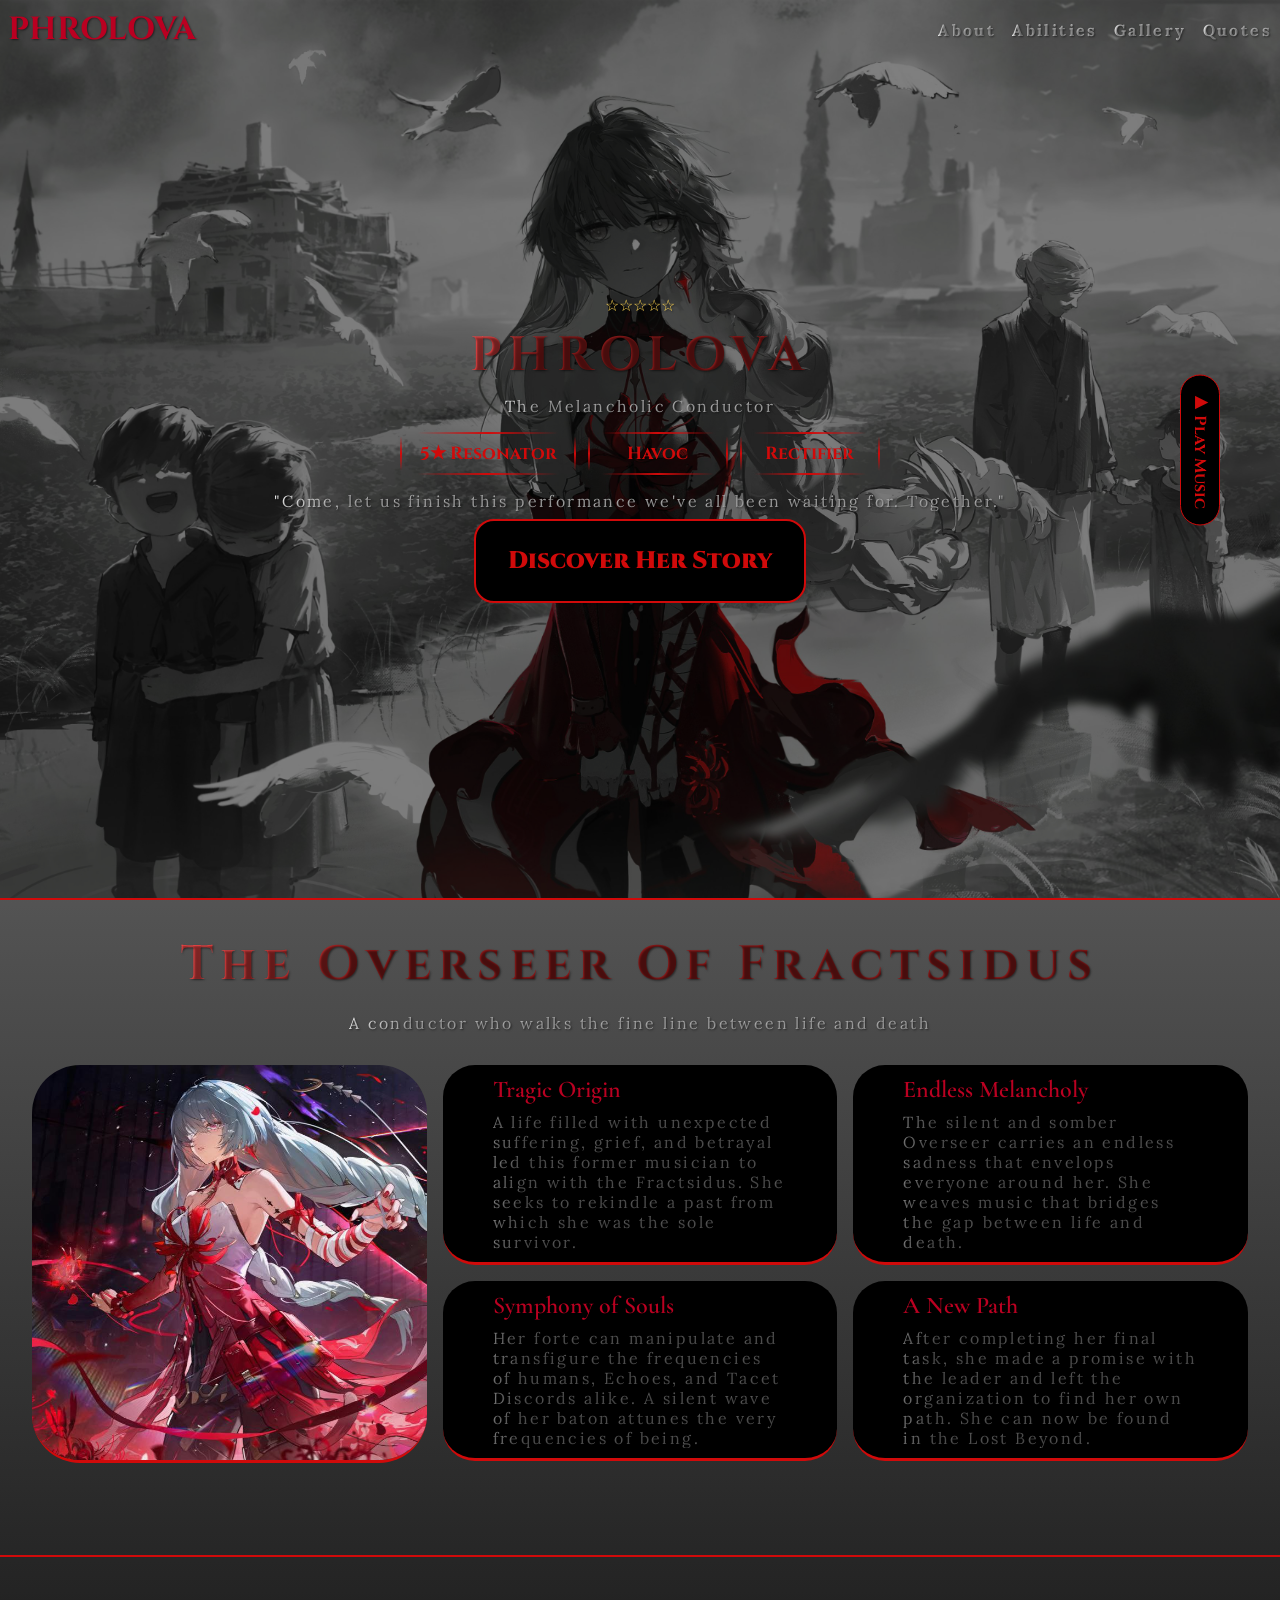
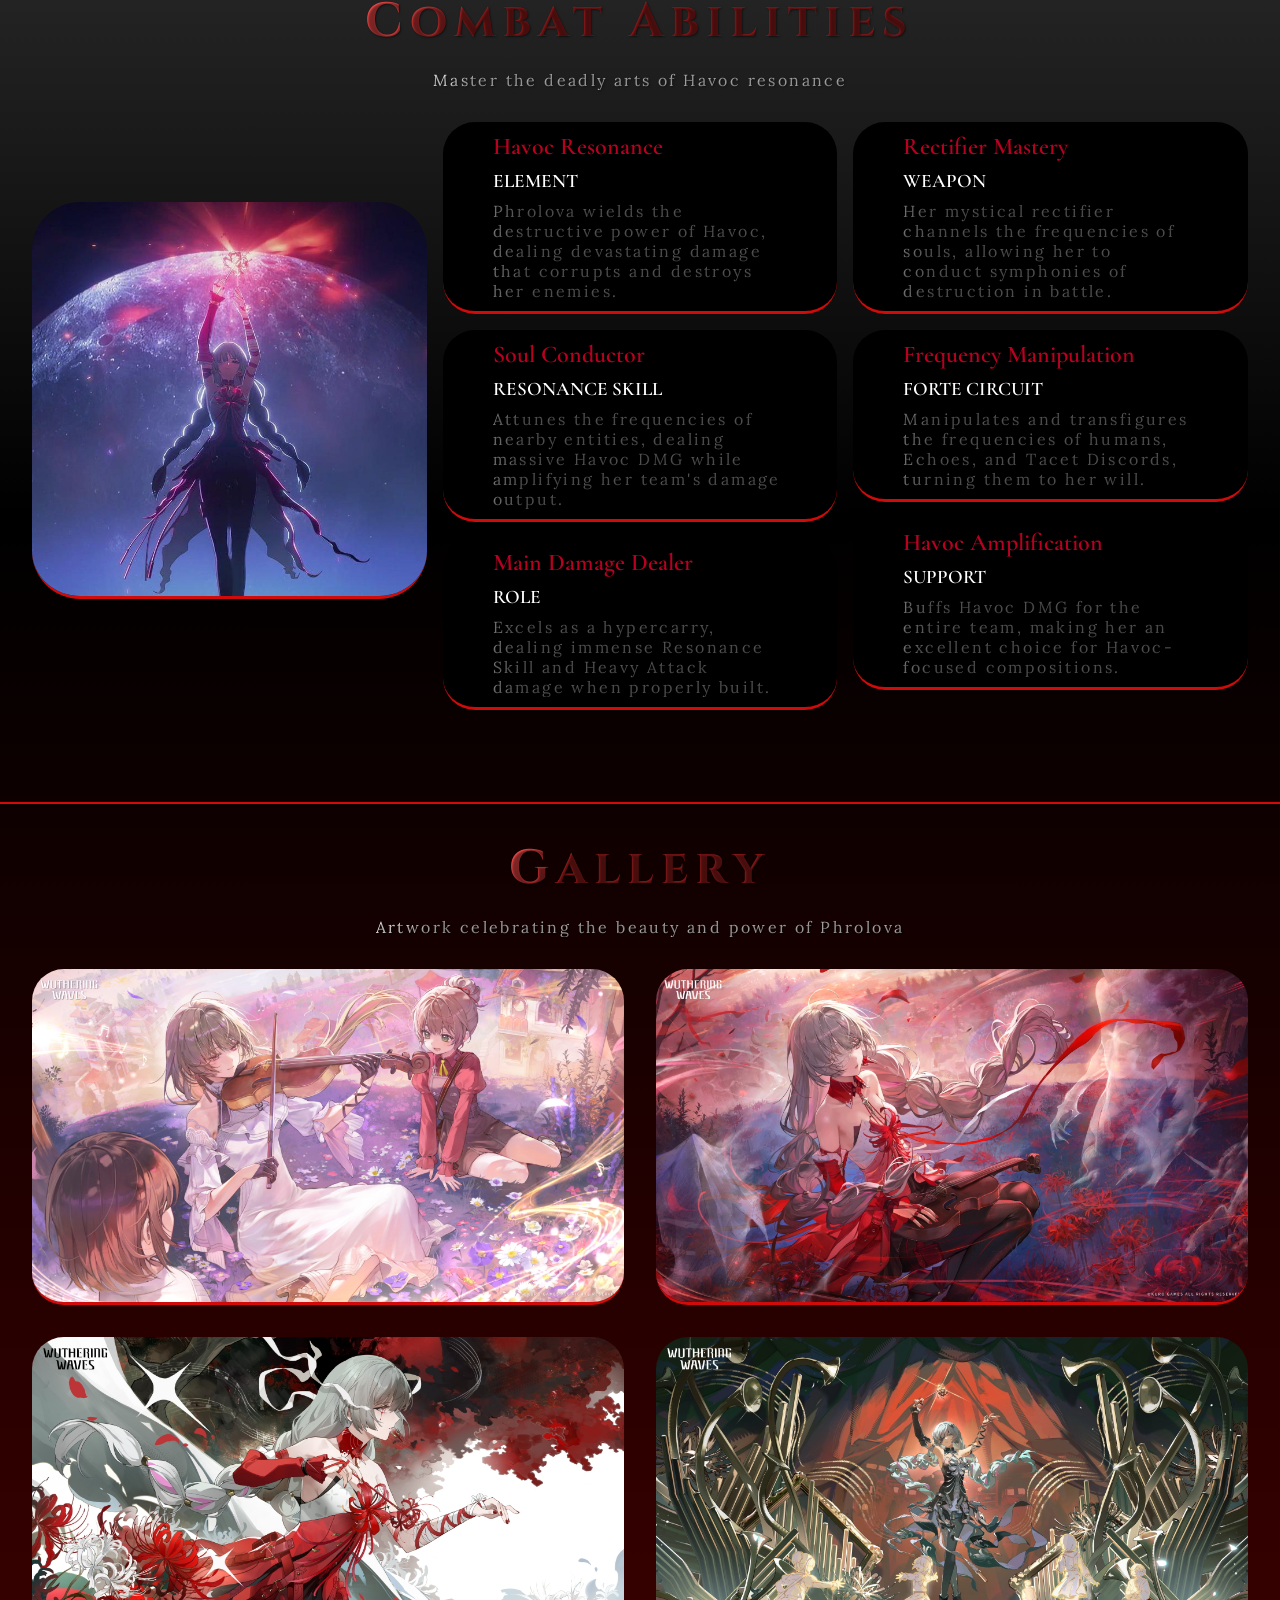
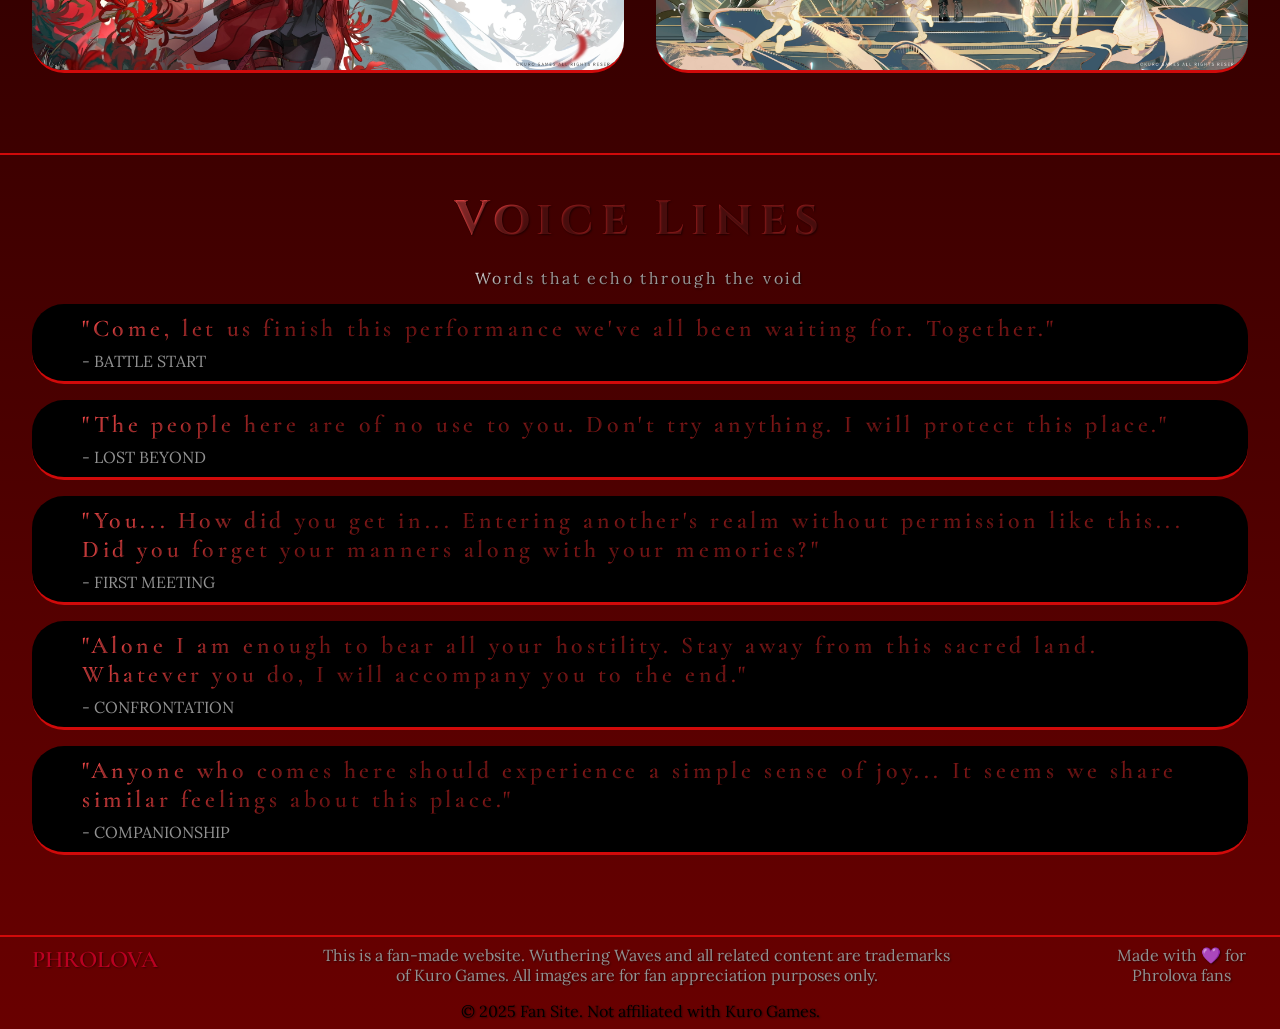
==== commit 93e0bd05: "version 3.1 overall css polish" ====
--- a/index.html
+++ b/index.html
@@ -37,10 +37,10 @@
     <nav>
         <h2>PHROLOVA</h2>
         <ul>
-            <li>About</li>
-            <li>Abilities</li>
-            <li>Gallery</li>
-            <li>Quotes</li>
+            <li class="masked-shimmer">About</li>
+            <li class="masked-shimmer">Abilities</li>
+            <li class="masked-shimmer">Gallery</li>
+            <li class="masked-shimmer">Quotes</li>
         </ul>
     </nav>
 
@@ -49,8 +49,8 @@
     ======================= -->
     <header>
         <p class="stars">☆☆☆☆☆</p>
-        <h1>PHROLOVA</h1>
-        <p>The Melancholic Conductor</p>
+        <h1 class="red-shimmer">PHROLOVA</h1>
+        <p class="masked-shimmer">The Melancholic Conductor</p>
 
         <div class="header-buttons">
             <button>5★ Resonator</button>
@@ -58,7 +58,7 @@
             <button>Rectifier</button>
         </div>
 
-        <p>"Come, let us finish this performance we've all been waiting for. Together."</p>
+        <p class="masked-shimmer">"Come, let us finish this performance we've all been waiting for. Together."</p>
         <button class="discover">Discover Her Story</button>
     </header>
 
@@ -69,29 +69,29 @@
 
         <!-- ABOUT SECTION -->
         <section class="about">
-            <h2>The Overseer Of Fractsidus</h2>
-            <p>A conductor who walks the fine line between life and death</p>
+            <h2 class="red-shimmer">The Overseer Of Fractsidus</h2>
+            <p class="masked-shimmer">A conductor who walks the fine line between life and death</p>
 
             <div class="about-cc">
                 <div class="about-ic"><img class="about-image" src="images/Phrolova_about.jpg" alt="Phrolova About"></div>
                 <div class="about-tc">
                     <div class="about-tc-content">
                         <h3>Tragic Origin</h3>
-                        <p>A life filled with unexpected suffering, grief, and betrayal led this former musician to align with the Fractsidus. She seeks to rekindle a past from which she was the sole survivor.</p>
+                        <p class="about-text masked-shimmer">A life filled with unexpected suffering, grief, and betrayal led this former musician to align with the Fractsidus. She seeks to rekindle a past from which she was the sole survivor.</p>
                     </div>
                     <div class="about-tc-content">
                         <h3>Symphony of Souls</h3>
-                        <p>Her forte can manipulate and transfigure the frequencies of humans, Echoes, and Tacet Discords alike. A silent wave of her baton attunes the very frequencies of being.</p>
+                        <p class="about-text masked-shimmer">Her forte can manipulate and transfigure the frequencies of humans, Echoes, and Tacet Discords alike. A silent wave of her baton attunes the very frequencies of being.</p>
                     </div>
                 </div>
                 <div class="about-tc">
                     <div class="about-tc-content">
                         <h3>Endless Melancholy</h3>
-                        <p>The silent and somber Overseer carries an endless sadness that envelops everyone around her. She weaves music that bridges the gap between life and death.</p>
+                        <p class="about-text masked-shimmer">The silent and somber Overseer carries an endless sadness that envelops everyone around her. She weaves music that bridges the gap between life and death.</p>
                     </div>
                     <div class="about-tc-content">
                         <h3>A New Path</h3>
-                        <p>After completing her final task, she made a promise with the leader and left the organization to find her own path. She can now be found in the Lost Beyond.</p>
+                        <p class="about-text masked-shimmer">After completing her final task, she made a promise with the leader and left the organization to find her own path. She can now be found in the Lost Beyond.</p>
                     </div>
                 </div>
             </div>
@@ -99,8 +99,8 @@
 
         <!-- ABILITIES SECTION -->
         <section class="abilities">
-            <h2>Combat Abilities</h2>
-            <p>Master the deadly arts of Havoc resonance</p>
+            <h2 class="red-shimmer">Combat Abilities</h2>
+            <p class="masked-shimmer">Master the deadly arts of Havoc resonance</p>
 
             <div class="abilities-cc">
                 <div class="abilities-ic">
@@ -109,39 +109,39 @@
 
                 <!-- Left Ability Column -->
                 <div class="abilities-tc">
-                    <div>
+                    <div class="abilities-tc-content">
                         <h3>Havoc Resonance</h3>
                         <h4>ELEMENT</h4>
-                        <p>Phrolova wields the destructive power of Havoc, dealing devastating damage that corrupts and destroys her enemies.</p>
-                    </div>
-                    <div>
+                        <p class="abilities-text masked-shimmer">Phrolova wields the destructive power of Havoc, dealing devastating damage that corrupts and destroys her enemies.</p>
+                    </div>
+                    <div class="abilities-tc-content">
                         <h3>Soul Conductor</h3>
                         <h4>RESONANCE SKILL</h4>
-                        <p>Attunes the frequencies of nearby entities, dealing massive Havoc DMG while amplifying her team's damage output.</p>
-                    </div>
-                    <div>
+                        <p class="abilities-text masked-shimmer">Attunes the frequencies of nearby entities, dealing massive Havoc DMG while amplifying her team's damage output.</p>
+                    </div>
+                    <div class="abilities-tc-content">
                         <h3>Main Damage Dealer</h3>
                         <h4>ROLE</h4>
-                        <p>Excels as a hypercarry, dealing immense Resonance Skill and Heavy Attack damage when properly built.</p>
+                        <p class="abilities-text masked-shimmer">Excels as a hypercarry, dealing immense Resonance Skill and Heavy Attack damage when properly built.</p>
                     </div>
                 </div>
 
                 <!-- Right Ability Column -->
                 <div class="abilities-tc">
-                    <div>
+                    <div class="abilities-tc-content">
                         <h3>Rectifier Mastery</h3>
                         <h4>WEAPON</h4>
-                        <p>Her mystical rectifier channels the frequencies of souls, allowing her to conduct symphonies of destruction in battle.</p>
-                    </div>
-                    <div>
+                        <p class="abilities-text masked-shimmer">Her mystical rectifier channels the frequencies of souls, allowing her to conduct symphonies of destruction in battle.</p>
+                    </div>
+                    <div class="abilities-tc-content">
                         <h3>Frequency Manipulation</h3>
                         <h4>FORTE CIRCUIT</h4>
-                        <p>Manipulates and transfigures the frequencies of humans, Echoes, and Tacet Discords, turning them to her will.</p>
-                    </div>
-                    <div>
+                        <p class="abilities-text masked-shimmer">Manipulates and transfigures the frequencies of humans, Echoes, and Tacet Discords, turning them to her will.</p>
+                    </div>
+                    <div class="abilities-tc-content">
                         <h3>Havoc Amplification</h3>
                         <h4>SUPPORT</h4>
-                        <p>Buffs Havoc DMG for the entire team, making her an excellent choice for Havoc-focused compositions.</p>
+                        <p class="abilities-text masked-shimmer">Buffs Havoc DMG for the entire team, making her an excellent choice for Havoc-focused compositions.</p>
                     </div>
                 </div>
             </div>
@@ -149,8 +149,8 @@
 
         <!-- GALLERY SECTION -->
         <section class="gallery">
-            <h2>Gallery</h2>
-            <p>Artwork celebrating the beauty and power of Phrolova</p>
+            <h2 class="red-shimmer">Gallery</h2>
+            <p class="masked-shimmer">Artwork celebrating the beauty and power of Phrolova</p>
 
             <div class="gallery-cc">
                 <img src="images/Phrolova_gallery1.jpg" alt="Phrolova Gallery 1">
@@ -162,28 +162,28 @@
 
         <!-- VOICE LINES SECTION -->
         <section class="voicelines">
-            <h2>Voice Lines</h2>
-            <p>Words that echo through the void</p>
+            <h2 class="red-shimmer">Voice Lines</h2>
+            <p class="masked-shimmer">Words that echo through the void</p>
 
             <div class="voicelines-cc">
-                <div>
-                    <h3>"Come, let us finish this performance we've all been waiting for. Together."</h3>
+                <div class="voicelines-cc-content">
+                    <h3 class="red-shimmer">"Come, let us finish this performance we've all been waiting for. Together."</h3>
                     <p>- BATTLE START</p>
                 </div>
-                <div>
-                    <h3>"The people here are of no use to you. Don't try anything. I will protect this place."</h3>
+                <div class="voicelines-cc-content">
+                    <h3 class="red-shimmer">"The people here are of no use to you. Don't try anything. I will protect this place."</h3>
                     <p>- LOST BEYOND</p>
                 </div>
-                <div>
-                    <h3>"You... How did you get in... Entering another's realm without permission like this... Did you forget your manners along with your memories?"</h3>
+                <div class="voicelines-cc-content">
+                    <h3 class="red-shimmer">"You... How did you get in... Entering another's realm without permission like this... Did you forget your manners along with your memories?"</h3>
                     <p>- FIRST MEETING</p>
                 </div>
-                <div>
-                    <h3>"Alone I am enough to bear all your hostility. Stay away from this sacred land. Whatever you do, I will accompany you to the end."</h3>
+                <div class="voicelines-cc-content">
+                    <h3 class="red-shimmer">"Alone I am enough to bear all your hostility. Stay away from this sacred land. Whatever you do, I will accompany you to the end."</h3>
                     <p>- CONFRONTATION</p>
                 </div>
-                <div>
-                    <h3>"Anyone who comes here should experience a simple sense of joy... It seems we share similar feelings about this place."</h3>
+                <div class="voicelines-cc-content">
+                    <h3 class="red-shimmer">"Anyone who comes here should experience a simple sense of joy... It seems we share similar feelings about this place."</h3>
                     <p>- COMPANIONSHIP</p>
                 </div>
             </div>
--- a/styles.css
+++ b/styles.css
@@ -17,18 +17,92 @@
 }
 
 /* =======================
-   HEADINGS
-======================= */
-h1, h2 { font-family: 'Cinzel', serif; }
-h3, h4 { font-family: 'Cormorant Garamond', serif; }
-
-h1 { font-size: 3rem; font-weight: 700; color: #BA0021; text-shadow: 1px 1px 2px rgba(0,0,0,0.5); }
-h2 { font-size: 2rem; font-weight: 700; color: #BA0021; text-shadow: 1px 1px 2px rgba(0,0,0,0.5); }
-h3 { font-size: 1.5rem; font-weight: 600; color: #BA0021; text-shadow: 1px 1px 2px rgba(0,0,0,0.5); }
-h4 { font-size: 1.2rem; font-weight: 600; color: white; text-shadow: 1px 1px 2px rgba(0,0,0,0.5); }
-
-p, li { font-size: 1rem; color: #919191; text-shadow: 1px 1px 2px rgba(0,0,0,0.5); }
-li { font-weight: 700; }
+   TYPOGRAPHY
+======================= */
+h1, h2 { 
+    font-family: 'Cinzel', serif; 
+}
+h3, h4 { 
+    font-family: 'Cormorant Garamond', serif; 
+}
+
+h1 { 
+    font-size: 3rem; 
+    font-weight: 700; 
+    color: #BA0021; 
+    text-shadow: 1px 1px 2px rgba(0,0,0,0.5); 
+}
+
+h2 { 
+    font-size: 2rem; 
+    font-weight: 700; 
+    color: #BA0021; 
+    text-shadow: 1px 1px 2px rgba(0,0,0,0.5); 
+}
+
+h3 { 
+    font-size: 1.5rem; 
+    font-weight: 600; 
+    color: #BA0021; 
+    text-shadow: 1px 1px 2px rgba(0,0,0,0.5); 
+}
+
+h4 { 
+    font-size: 1.2rem; 
+    font-weight: 600; 
+    color: white; 
+    text-shadow: 1px 1px 2px rgba(0,0,0,0.5); 
+}
+
+p, li { 
+    font-size: 1rem; 
+    color: #919191; 
+    text-shadow: 1px 1px 2px rgba(0,0,0,0.5); 
+}
+
+li { 
+    font-weight: 700; 
+}
+
+/* =======================
+   TEXT SHIMMER EFFECTS
+======================= */
+.masked-shimmer {
+    letter-spacing: 0.15em;
+    color: transparent;
+    background-image: linear-gradient(
+        90deg,
+        #b5b5b5 45%,
+        #ffffff 50%,
+        #b5b5b5 55%
+    );
+    background-size: 200% 100%;
+    background-position: 100% 0;
+    -webkit-background-clip: text;
+    background-clip: text;
+    animation: shimmerLR 5s ease-in-out infinite;
+}
+
+.red-shimmer {
+    letter-spacing: 0.15em;
+    color: transparent;
+    background-image: linear-gradient(
+        120deg,
+        #8f1a1a 40%,
+        #ff4d4d 50%,
+        #8f1a1a 60%
+    );
+    background-size: 200% 100%;
+    background-position: 100% 0;
+    -webkit-background-clip: text;
+    background-clip: text;
+    animation: shimmerLR 3s ease-in-out infinite;
+}
+
+@keyframes shimmerLR {
+    0% { background-position: 100% 0; }
+    100% { background-position: -100% 0; }
+}
 
 /* =======================
    AUDIO BUTTON
@@ -94,6 +168,39 @@
 
 nav ul { display: flex; gap: 1rem; list-style: none; }
 
+nav ul li {
+    position: relative;
+    padding: 0.5rem 0;
+    cursor: pointer;
+    transition: all 0.2s ease-in-out;
+}
+
+nav ul li:hover {
+    color: #D10A0A;
+}
+
+nav ul li::after {
+    content: '';
+    position: absolute;
+    left: 0;
+    bottom: 15%;
+    height: 2px;          
+    width: 0%;
+    background-color: #D10A0A; 
+    transition: width 0.2s ease-in-out, left 0.2s ease-in-out;
+}
+
+nav ul li:hover::after {
+    width: 100%; 
+    left: 0;
+}
+
+nav ul li:not(:hover)::after {
+    left: 0;     
+    right: auto;
+    width: 0%;
+}
+
 /* =======================
    HEADER
 ======================= */
@@ -122,18 +229,55 @@
 
 .header-buttons { display: flex; gap: 0.75rem; margin: 0.5rem 0; }
 .header-buttons button {
+    position: relative;
     min-width: 140px;
     padding: 0.6rem 1.2rem;
-    border-radius: 999px;
-    border: 1px solid #D10A0A;
     background: transparent;
+    border: none;
     color: #D10A0A;
     font-family: 'Cinzel', serif;
     font-weight: 700;
     font-size: 1.1rem;
-    transition: all 0.2s ease;
-}
-.header-buttons button:hover { background: black;}
+    overflow: hidden;
+}
+.header-buttons button::before {
+    content: "";
+    position: absolute;
+    inset: 0;
+    border-radius: inherit;
+    padding: 0.5rem;
+
+    background:
+        linear-gradient(90deg, transparent 30%, #D10A0A 50%, transparent 70%) top / 200% 2px,
+        linear-gradient(180deg, transparent 30%, #D10A0A 50%, transparent 70%) right / 2px 200%,
+        linear-gradient(270deg, transparent 30%, #D10A0A 50%, transparent 70%) bottom / 200% 2px,
+        linear-gradient(360deg, transparent 30%, #D10A0A 50%, transparent 70%) left / 2px 200%;
+
+    background-repeat: no-repeat;
+    animation: borderTrail 3s linear infinite;
+}
+
+.header-buttons button:hover {
+    color: black;
+    background-color: red;
+}
+
+@keyframes borderTrail {
+    0% {
+        background-position:
+            -200% 0,
+            100% -200%,
+            200% 100%,
+            0 200%;
+    }
+    100% {
+        background-position:
+            200% 0,
+            100% 200%,
+            -200% 100%,
+            0 -200%;
+    }
+}
 
 .discover {
     padding: 1.5rem 2rem;
@@ -145,9 +289,31 @@
     font-size: 1.5rem;
     font-weight: 900;
     cursor: pointer;
+    animation: discoverPulse 3s ease-in-out infinite;
     transition: all 0.2s ease;
 }
-.discover:hover { color: black; border-color: black; background-color: #D10A0A; }
+.discover:hover { 
+    animation: none;
+    color: black; 
+    border-color: black; 
+    background-color: #D10A0A; 
+    transform: scale(1.05);
+}
+
+@keyframes discoverPulse {
+    0% {
+        transform: scale(1);
+        box-shadow: 0 0 0 rgba(209, 10, 10, 0);
+    }
+    50% {
+        transform: scale(1.04);
+        box-shadow: 0 0 18px rgba(209, 10, 10, 0.35);
+    }
+    100% {
+        transform: scale(1);
+        box-shadow: 0 0 0 rgba(209, 10, 10, 0);
+    }
+}
 
 header .stars {
     color: #FFD754;
@@ -199,7 +365,14 @@
     display: flex;
     flex-direction: column;
     gap: 1rem;
-    margin-top: 2rem;
+}
+
+.about-tc-content {
+    transition: all 0.25s ease-in-out;
+}
+
+.about-tc-content:hover {
+    transform: translateY(-10%);
 }
 
 .about-tc div {
@@ -214,6 +387,15 @@
     padding: 10px 50px;
 }
 
+.about-text {
+    opacity: 0.5;
+    transition: all 0.2s ease-in-out;
+}
+
+.about-text:hover {
+    opacity: 1;
+}
+
 /* =======================
    SECTION (ABILITIES)
 ======================= */
@@ -237,7 +419,7 @@
     border-bottom: 0.2rem solid #D10A0A;
     border-radius: 3rem;
 
-    margin-top: 4.5rem;
+    margin-top: 5rem;
 }
 
 .abilities-tc {
@@ -245,6 +427,23 @@
     display: flex;
     flex-direction: column;
     gap: 1rem;
+}
+
+.abilities-tc-content {
+    transition: all 0.3s ease;
+}
+
+.abilities-tc-content:hover {
+    transform: translateY(-10%);
+}
+
+.abilities-text {
+    opacity: 0.5;
+    transition: all 0.3s ease-in-out;
+}
+
+.abilities-text:hover {
+    opacity: 1;
 }
 
 .abilities-tc div {
@@ -314,6 +513,14 @@
     gap: 0.5rem;
 
     padding: 10px 50px;
+}
+
+.voicelines-cc-content {
+    transition: all 0.1s ease-in-out;
+}
+
+.voicelines-cc-content:hover {
+    transform: translateY(-5%);
 }
 
 
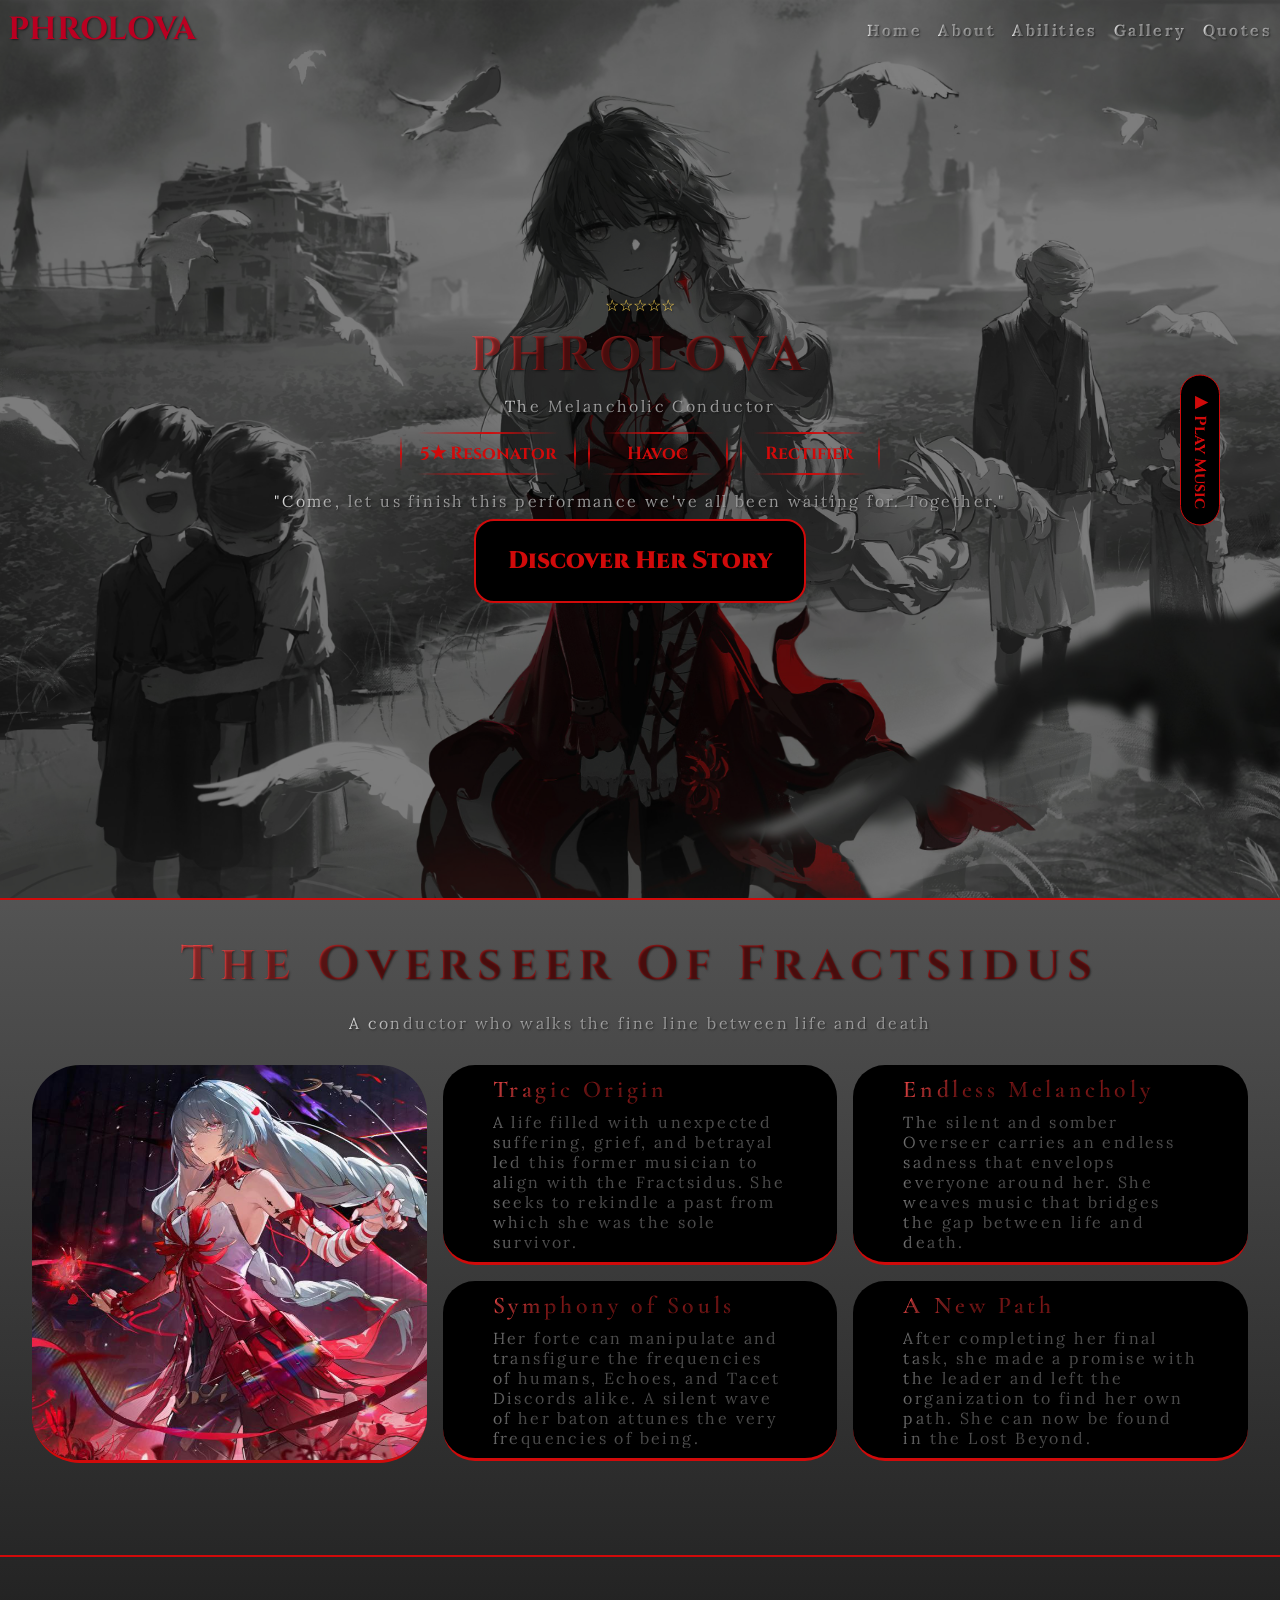
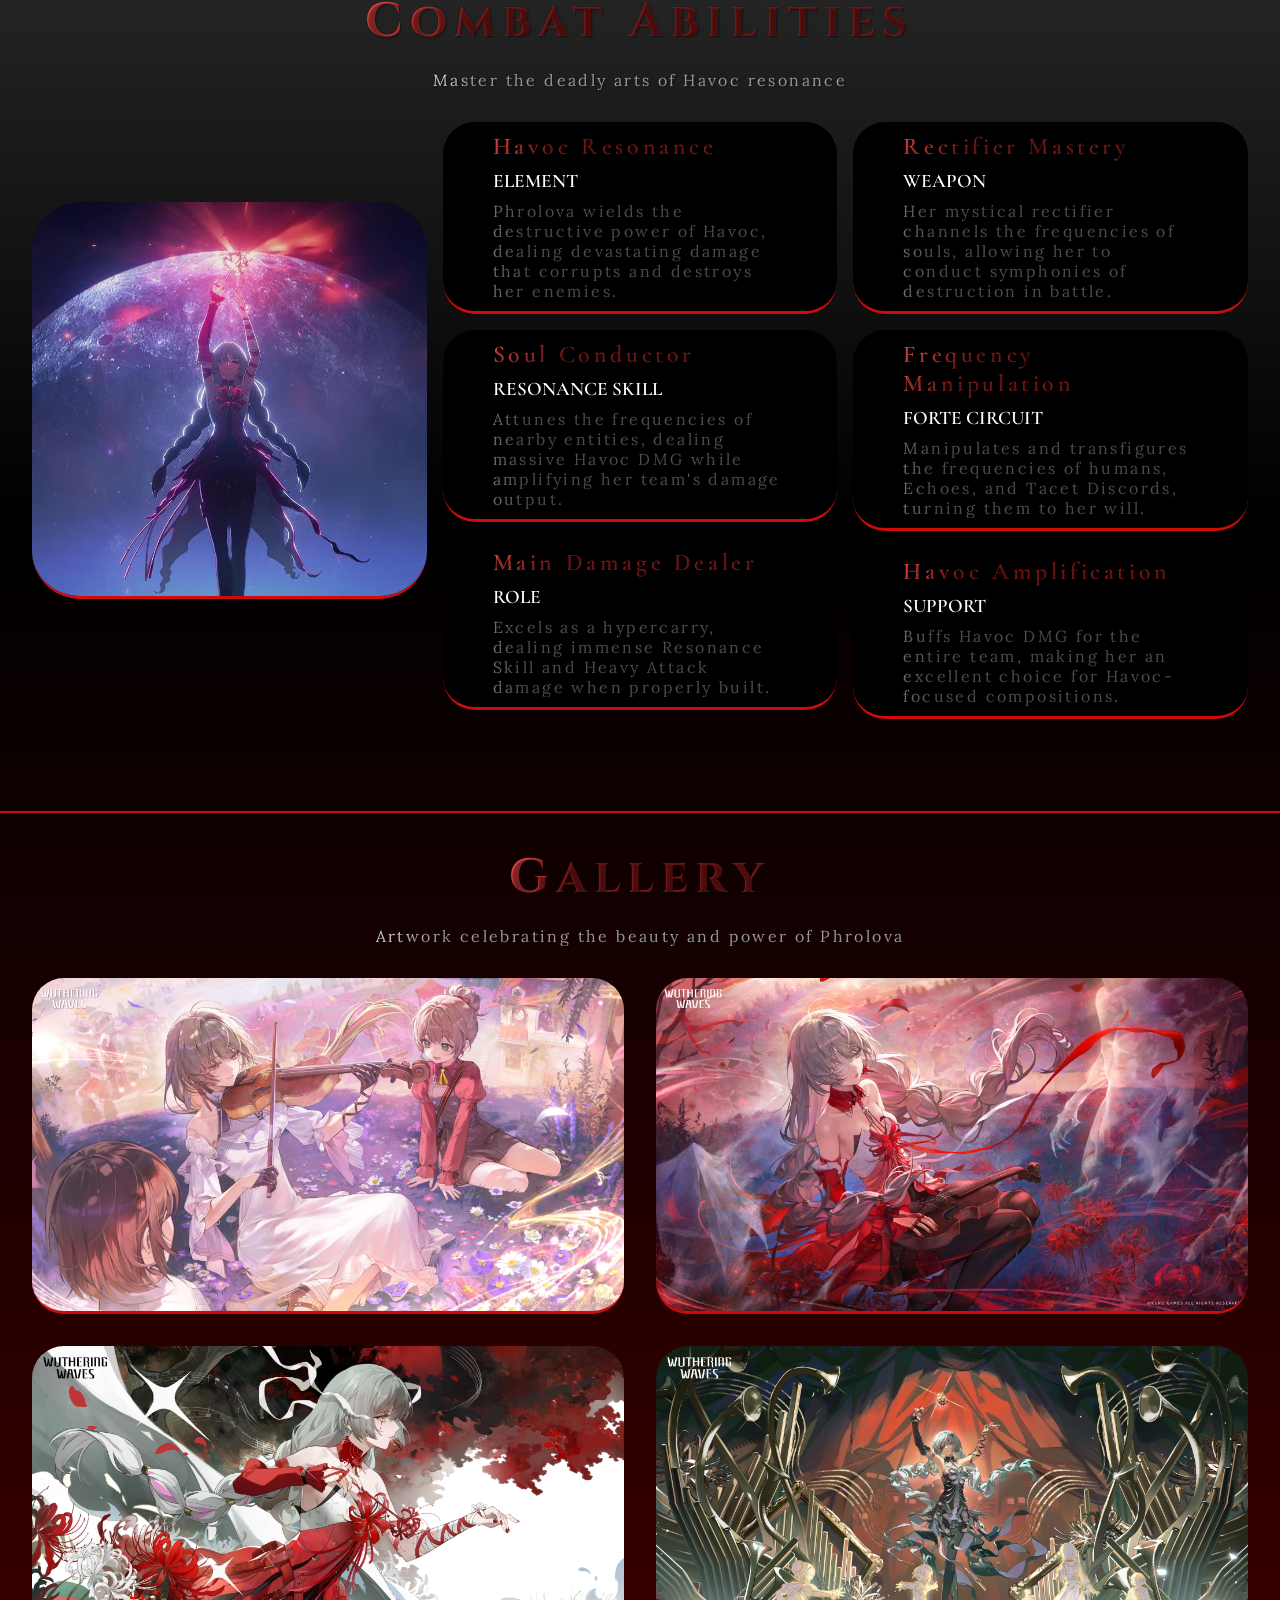
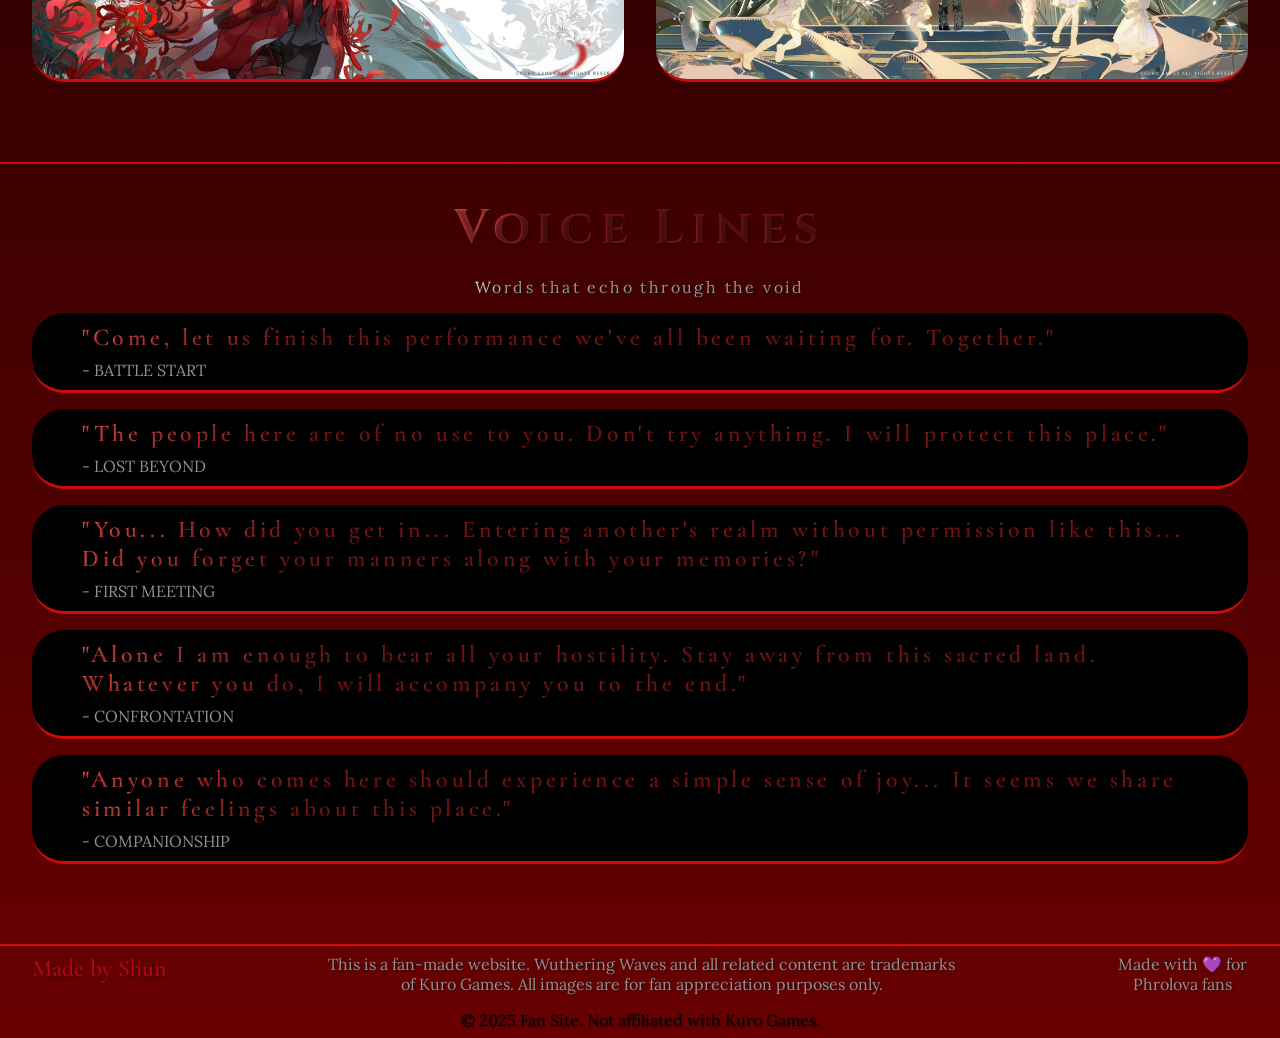
==== commit 4b0f0c58: "v3.1.1 additional details polish" ====
--- a/index.html
+++ b/index.html
@@ -37,6 +37,7 @@
     <nav>
         <h2>PHROLOVA</h2>
         <ul>
+            <li class="masked-shimmer">Home</li>
             <li class="masked-shimmer">About</li>
             <li class="masked-shimmer">Abilities</li>
             <li class="masked-shimmer">Gallery</li>
@@ -76,21 +77,21 @@
                 <div class="about-ic"><img class="about-image" src="images/Phrolova_about.jpg" alt="Phrolova About"></div>
                 <div class="about-tc">
                     <div class="about-tc-content">
-                        <h3>Tragic Origin</h3>
+                        <h3 class="red-shimmer">Tragic Origin</h3>
                         <p class="about-text masked-shimmer">A life filled with unexpected suffering, grief, and betrayal led this former musician to align with the Fractsidus. She seeks to rekindle a past from which she was the sole survivor.</p>
                     </div>
                     <div class="about-tc-content">
-                        <h3>Symphony of Souls</h3>
+                        <h3 class="red-shimmer">Symphony of Souls</h3>
                         <p class="about-text masked-shimmer">Her forte can manipulate and transfigure the frequencies of humans, Echoes, and Tacet Discords alike. A silent wave of her baton attunes the very frequencies of being.</p>
                     </div>
                 </div>
                 <div class="about-tc">
                     <div class="about-tc-content">
-                        <h3>Endless Melancholy</h3>
+                        <h3 class="red-shimmer">Endless Melancholy</h3>
                         <p class="about-text masked-shimmer">The silent and somber Overseer carries an endless sadness that envelops everyone around her. She weaves music that bridges the gap between life and death.</p>
                     </div>
                     <div class="about-tc-content">
-                        <h3>A New Path</h3>
+                        <h3 class="red-shimmer">A New Path</h3>
                         <p class="about-text masked-shimmer">After completing her final task, she made a promise with the leader and left the organization to find her own path. She can now be found in the Lost Beyond.</p>
                     </div>
                 </div>
@@ -110,17 +111,17 @@
                 <!-- Left Ability Column -->
                 <div class="abilities-tc">
                     <div class="abilities-tc-content">
-                        <h3>Havoc Resonance</h3>
+                        <h3 class="red-shimmer">Havoc Resonance</h3>
                         <h4>ELEMENT</h4>
                         <p class="abilities-text masked-shimmer">Phrolova wields the destructive power of Havoc, dealing devastating damage that corrupts and destroys her enemies.</p>
                     </div>
                     <div class="abilities-tc-content">
-                        <h3>Soul Conductor</h3>
+                        <h3 class="red-shimmer">Soul Conductor</h3>
                         <h4>RESONANCE SKILL</h4>
                         <p class="abilities-text masked-shimmer">Attunes the frequencies of nearby entities, dealing massive Havoc DMG while amplifying her team's damage output.</p>
                     </div>
                     <div class="abilities-tc-content">
-                        <h3>Main Damage Dealer</h3>
+                        <h3 class="red-shimmer">Main Damage Dealer</h3>
                         <h4>ROLE</h4>
                         <p class="abilities-text masked-shimmer">Excels as a hypercarry, dealing immense Resonance Skill and Heavy Attack damage when properly built.</p>
                     </div>
@@ -129,17 +130,17 @@
                 <!-- Right Ability Column -->
                 <div class="abilities-tc">
                     <div class="abilities-tc-content">
-                        <h3>Rectifier Mastery</h3>
+                        <h3 class="red-shimmer">Rectifier Mastery</h3>
                         <h4>WEAPON</h4>
                         <p class="abilities-text masked-shimmer">Her mystical rectifier channels the frequencies of souls, allowing her to conduct symphonies of destruction in battle.</p>
                     </div>
                     <div class="abilities-tc-content">
-                        <h3>Frequency Manipulation</h3>
+                        <h3 class="red-shimmer">Frequency Manipulation</h3>
                         <h4>FORTE CIRCUIT</h4>
                         <p class="abilities-text masked-shimmer">Manipulates and transfigures the frequencies of humans, Echoes, and Tacet Discords, turning them to her will.</p>
                     </div>
                     <div class="abilities-tc-content">
-                        <h3>Havoc Amplification</h3>
+                        <h3 class="red-shimmer">Havoc Amplification</h3>
                         <h4>SUPPORT</h4>
                         <p class="abilities-text masked-shimmer">Buffs Havoc DMG for the entire team, making her an excellent choice for Havoc-focused compositions.</p>
                     </div>
@@ -196,7 +197,7 @@
     ======================= -->
     <footer>
         <div class="footer-cc">
-            <h3>PHROLOVA</h3>
+            <h3>Made by Shun</h3>
             <p>This is a fan-made website. Wuthering Waves and all related content are trademarks of Kuro Games. All images are for fan appreciation purposes only.</p>
             <p>Made with 💜 for Phrolova fans</p>
         </div>
--- a/styles.css
+++ b/styles.css
@@ -528,6 +528,11 @@
 footer {
     padding: 0.5rem 2rem;
 }
+
+footer h3 {
+    text-wrap: nowrap;
+}
+
 .footer-cc { 
     display: flex; 
     align-items: flex-start; 
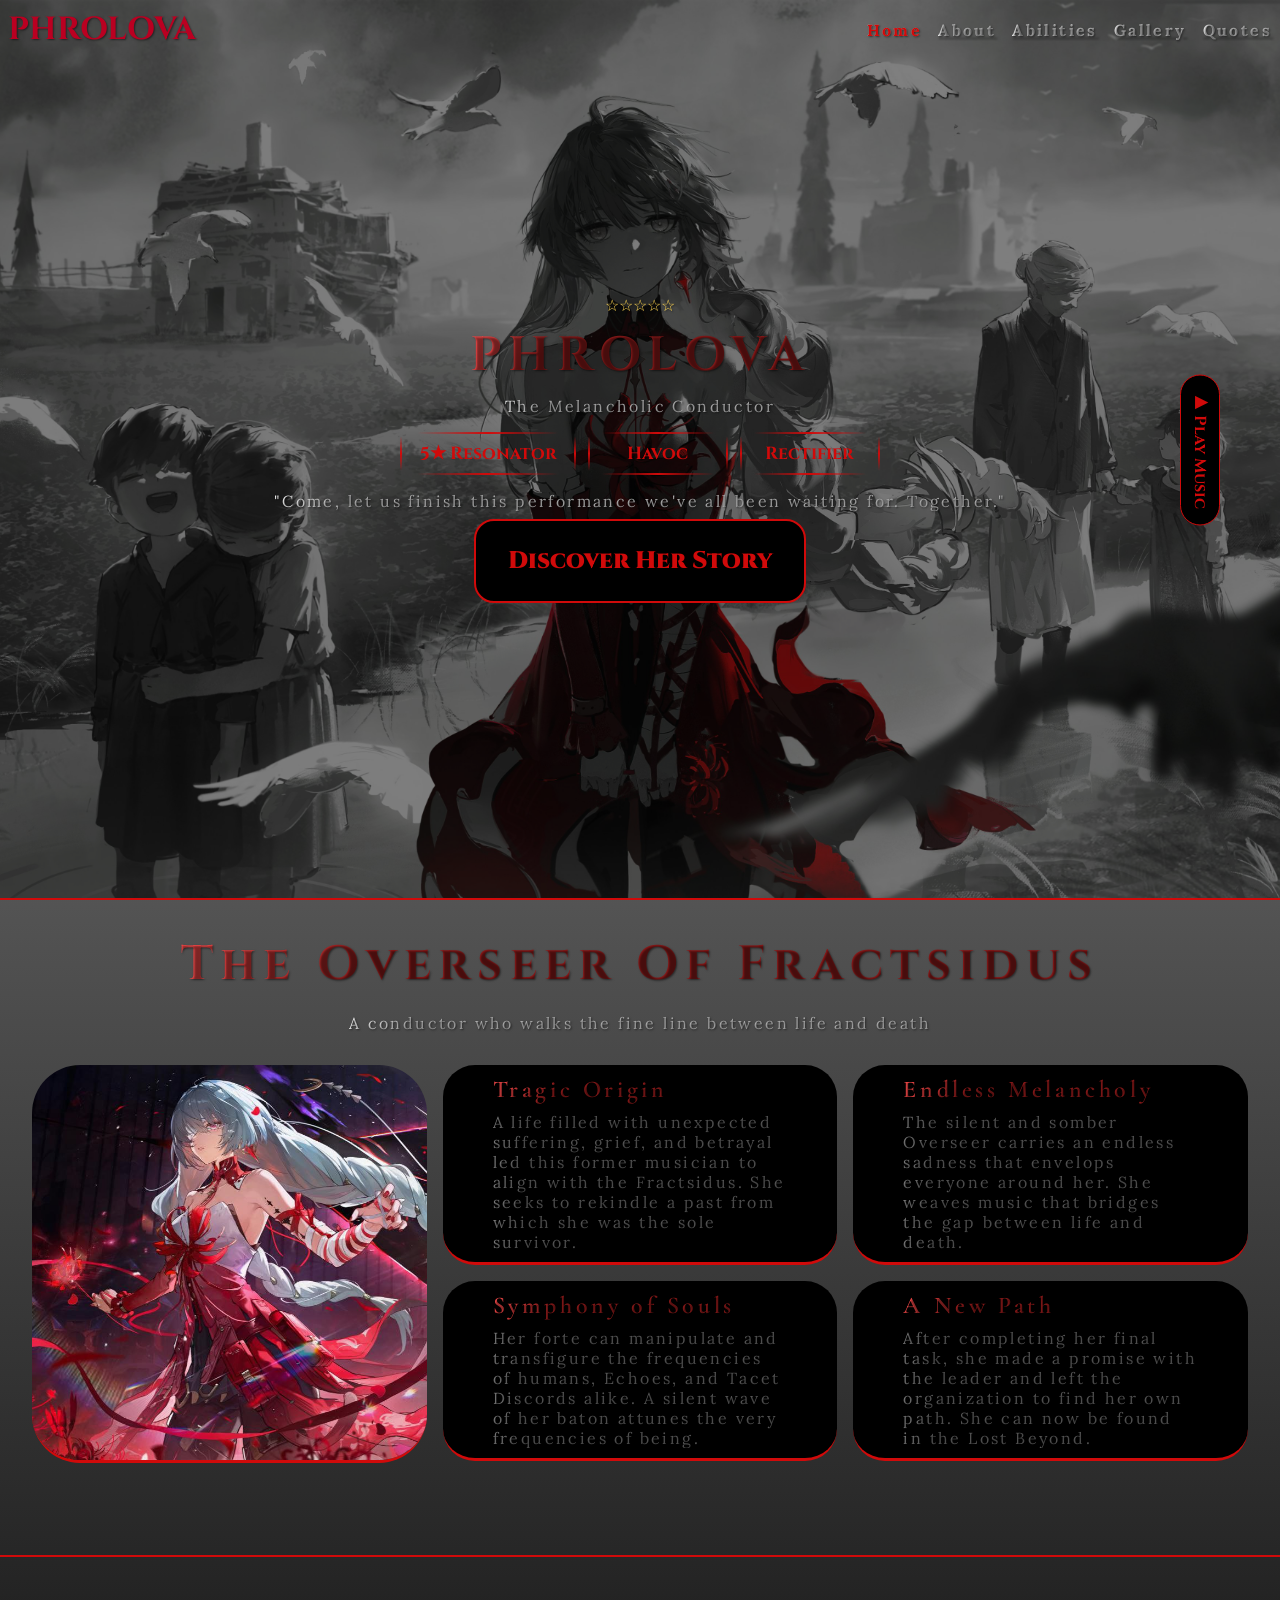
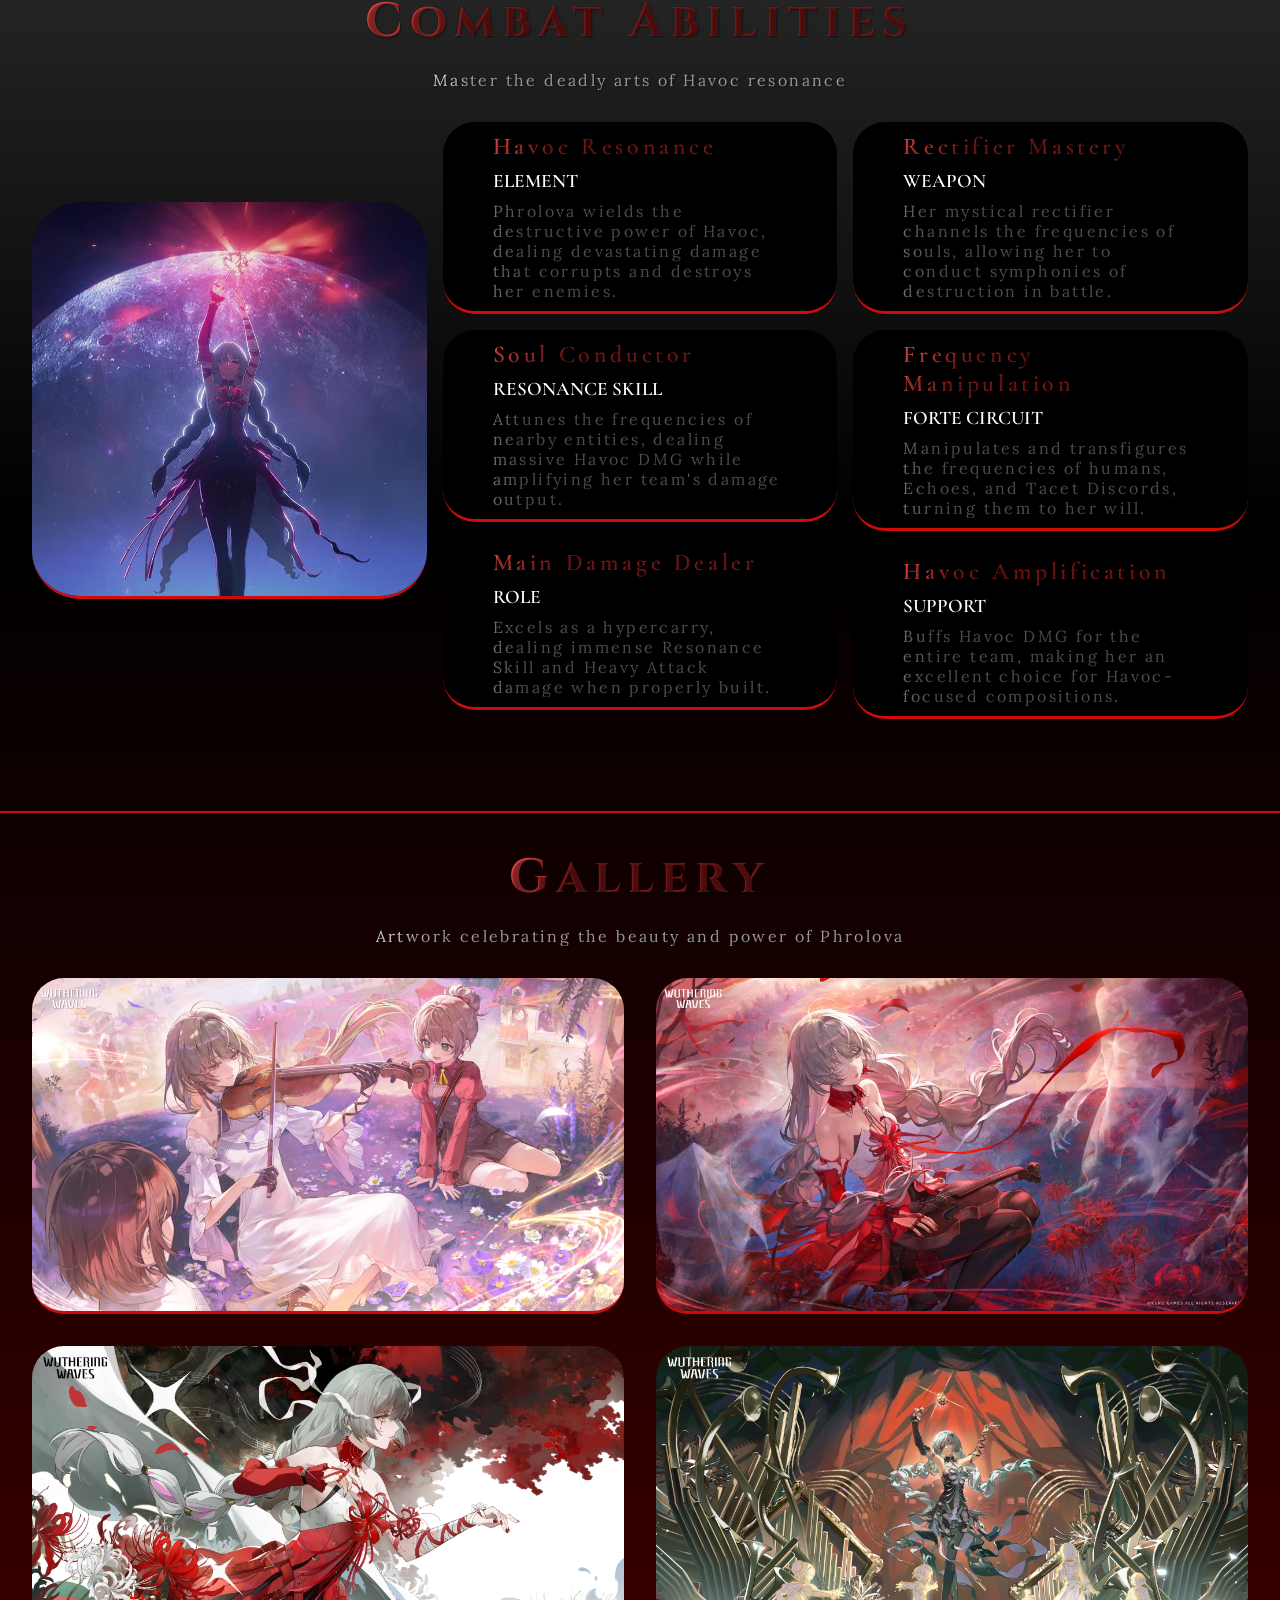
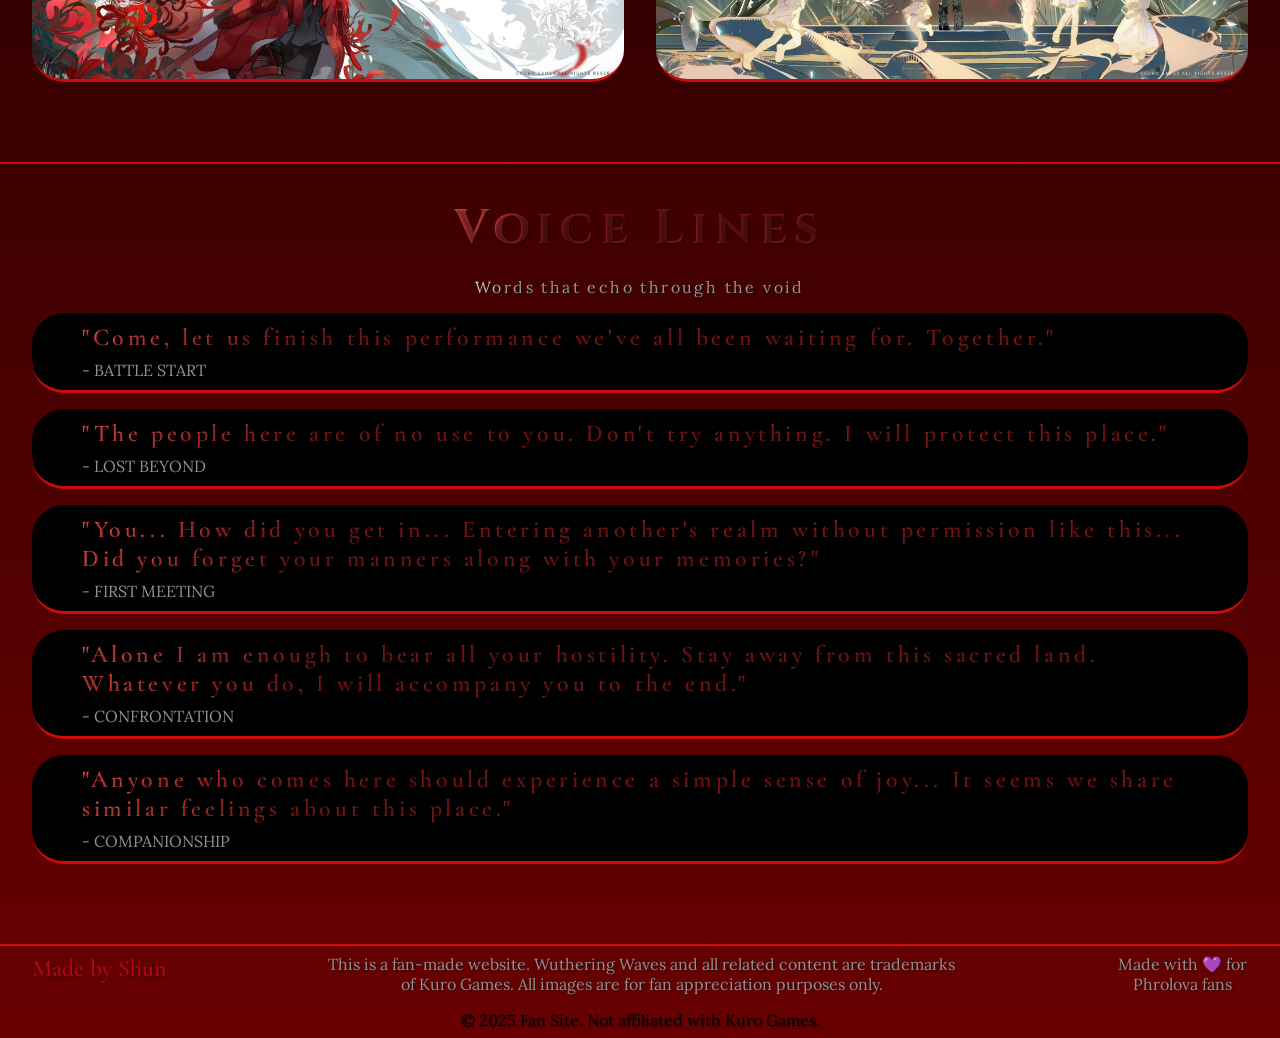
==== commit 2298deb9: "v4.0 nav links action implemented + extra polish" ====
--- a/index.html
+++ b/index.html
@@ -28,27 +28,24 @@
         <button id="play-audio">▶ Play Music</button>
     </div>
 
-    <!-- Falling Leaves Container -->
-    <div id="leaf-container"></div>
-
     <!-- =======================
          NAVIGATION
     ======================= -->
     <nav>
         <h2>PHROLOVA</h2>
         <ul>
-            <li class="masked-shimmer">Home</li>
-            <li class="masked-shimmer">About</li>
-            <li class="masked-shimmer">Abilities</li>
-            <li class="masked-shimmer">Gallery</li>
-            <li class="masked-shimmer">Quotes</li>
+            <li><a class="masked-shimmer" href="#home">Home</a></li>
+            <li><a class="masked-shimmer" href="#about">About</a></li>
+            <li><a class="masked-shimmer" href="#abilities">Abilities</a></li>
+            <li><a class="masked-shimmer" href="#gallery">Gallery</a></li>
+            <li><a class="masked-shimmer" href="#quotes">Quotes</a></li>
         </ul>
     </nav>
 
     <!-- =======================
          HEADER
     ======================= -->
-    <header>
+    <header id="home">
         <p class="stars">☆☆☆☆☆</p>
         <h1 class="red-shimmer">PHROLOVA</h1>
         <p class="masked-shimmer">The Melancholic Conductor</p>
@@ -69,7 +66,7 @@
     <main>
 
         <!-- ABOUT SECTION -->
-        <section class="about">
+        <section class="about" id="about">
             <h2 class="red-shimmer">The Overseer Of Fractsidus</h2>
             <p class="masked-shimmer">A conductor who walks the fine line between life and death</p>
 
@@ -99,7 +96,7 @@
         </section>
 
         <!-- ABILITIES SECTION -->
-        <section class="abilities">
+        <section class="abilities" id="abilities">
             <h2 class="red-shimmer">Combat Abilities</h2>
             <p class="masked-shimmer">Master the deadly arts of Havoc resonance</p>
 
@@ -149,7 +146,7 @@
         </section>
 
         <!-- GALLERY SECTION -->
-        <section class="gallery">
+        <section class="gallery" id="gallery">
             <h2 class="red-shimmer">Gallery</h2>
             <p class="masked-shimmer">Artwork celebrating the beauty and power of Phrolova</p>
 
@@ -162,7 +159,7 @@
         </section>
 
         <!-- VOICE LINES SECTION -->
-        <section class="voicelines">
+        <section class="voicelines" id="quotes">
             <h2 class="red-shimmer">Voice Lines</h2>
             <p class="masked-shimmer">Words that echo through the void</p>
 
--- a/styles.css
+++ b/styles.css
@@ -5,6 +5,21 @@
     box-sizing: border-box;
     margin: 0;
     padding: 0;
+}
+
+html {
+    background-color: grey;
+    overscroll-behavior: contain;
+}
+
+#fade-overlay {
+    position: fixed;
+    inset: 0; /* top:0; left:0; right:0; bottom:0 */
+    background: black;
+    opacity: 0;
+    pointer-events: none;
+    transition: opacity 0.6s ease-in-out;
+    z-index: 2000;
 }
 
 /* =======================
@@ -62,6 +77,11 @@
 
 li { 
     font-weight: 700; 
+}
+
+nav ul li a.active {
+    color: #D10A0A;
+    text-decoration: none;
 }
 
 /* =======================
@@ -172,7 +192,7 @@
     position: relative;
     padding: 0.5rem 0;
     cursor: pointer;
-    transition: all 0.2s ease-in-out;
+    transition: all 0.5s ease-in-out;
 }
 
 nav ul li:hover {
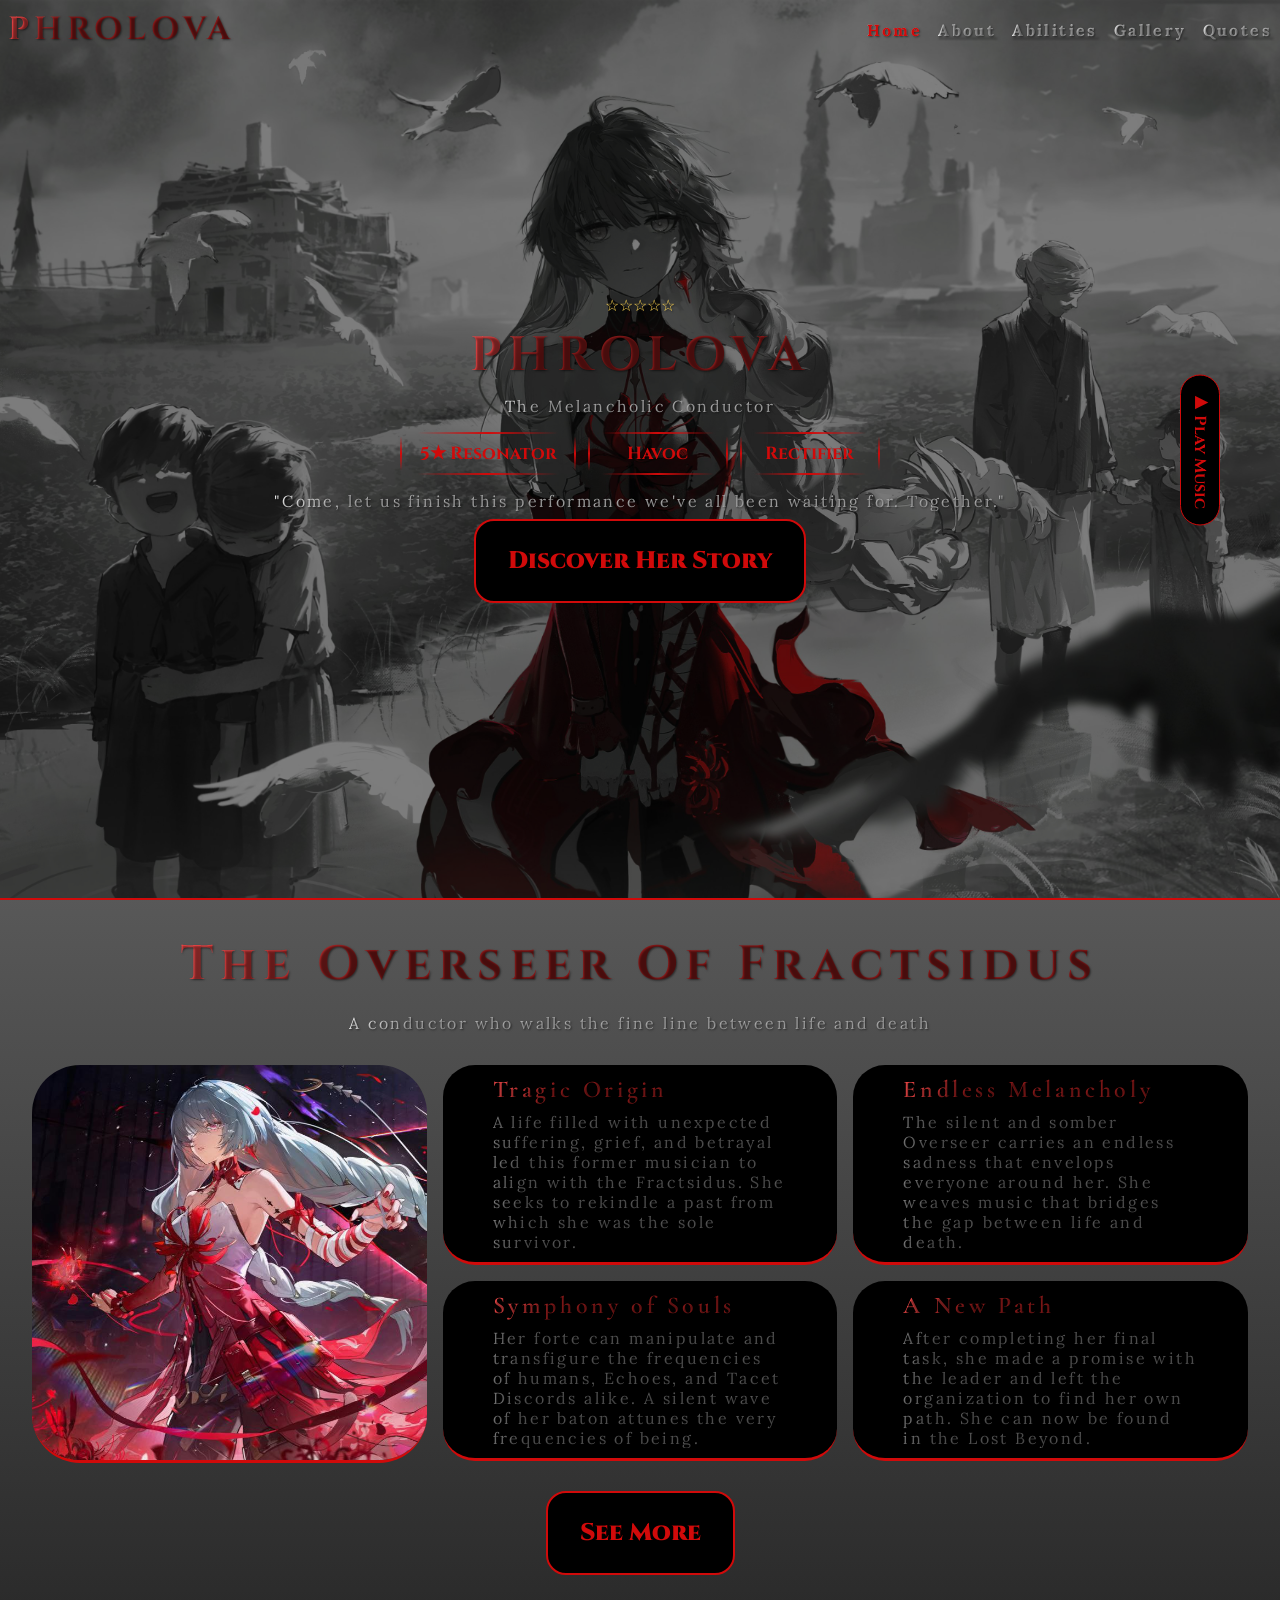
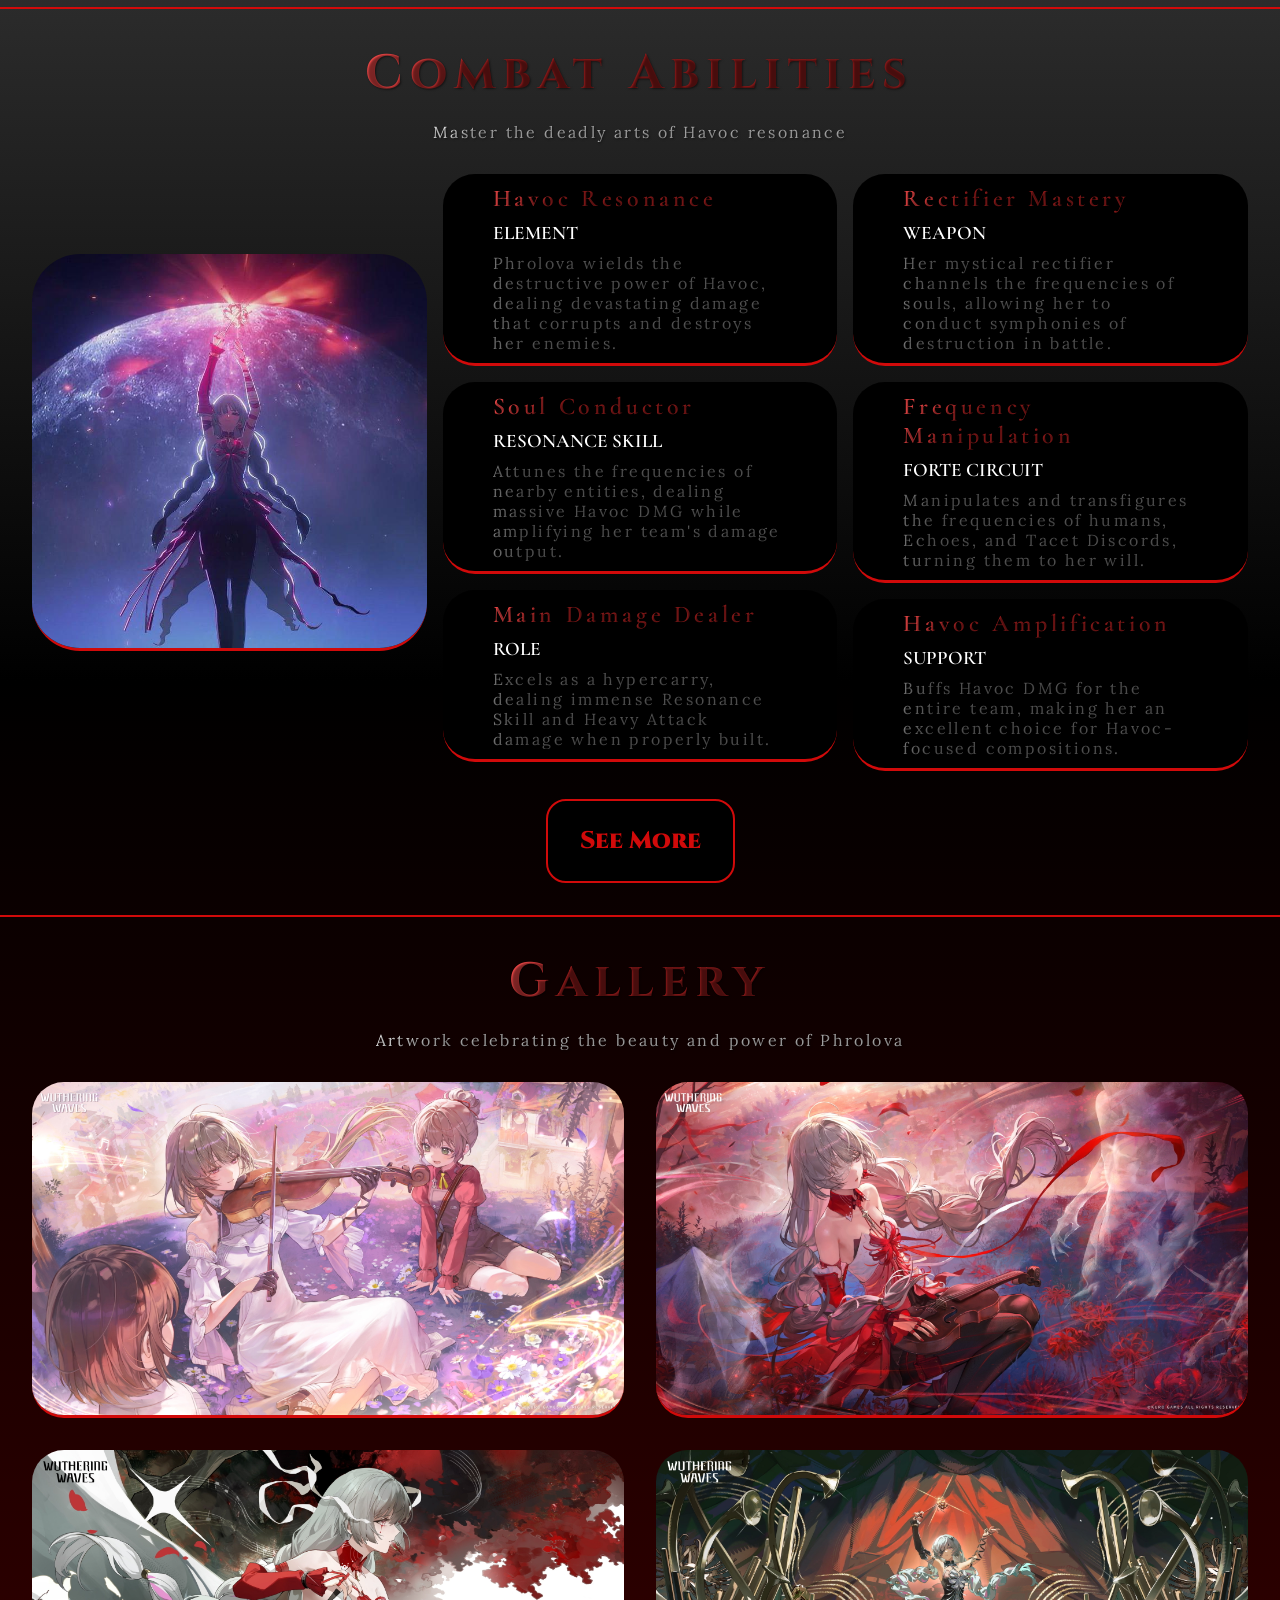
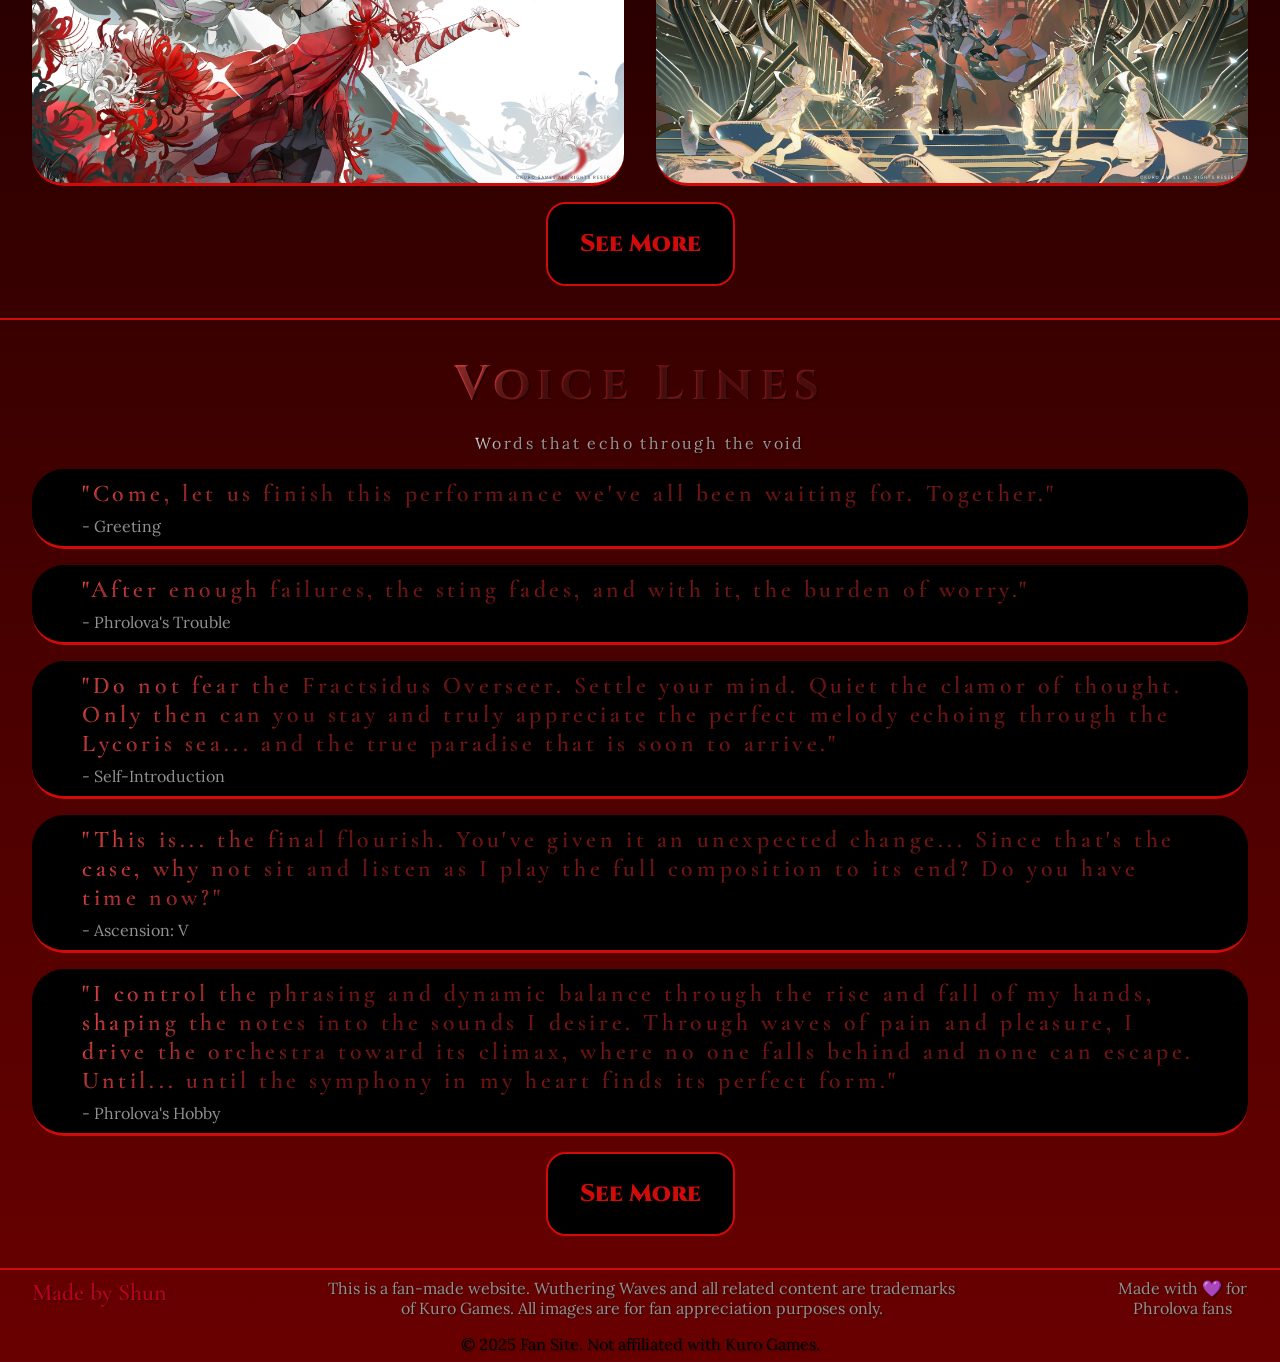
==== commit 00ba0a65: "v4.1 transition fade in-out effect polish + new pages implemented + see more link action" ====
--- a/index.html
+++ b/index.html
@@ -32,7 +32,7 @@
          NAVIGATION
     ======================= -->
     <nav>
-        <h2>PHROLOVA</h2>
+        <h2 class="red-shimmer">PHROLOVA</h2>
         <ul>
             <li><a class="masked-shimmer" href="#home">Home</a></li>
             <li><a class="masked-shimmer" href="#about">About</a></li>
@@ -57,13 +57,13 @@
         </div>
 
         <p class="masked-shimmer">"Come, let us finish this performance we've all been waiting for. Together."</p>
-        <button class="discover">Discover Her Story</button>
+        <a href="#about" class="discover">Discover Her Story</a>
     </header>
 
     <!-- =======================
          MAIN CONTENT
     ======================= -->
-    <main>
+    <main> 
 
         <!-- ABOUT SECTION -->
         <section class="about" id="about">
@@ -93,6 +93,7 @@
                     </div>
                 </div>
             </div>
+            <a href="about.html" class="discover more see-more">See More</a>
         </section>
 
         <!-- ABILITIES SECTION -->
@@ -143,6 +144,7 @@
                     </div>
                 </div>
             </div>
+            <a href="abilities.html" class="discover more see-more">See More</a>
         </section>
 
         <!-- GALLERY SECTION -->
@@ -156,6 +158,7 @@
                 <img src="images/Phrolova_gallery3.jpg" alt="Phrolova Gallery 3">
                 <img src="images/Phrolova_gallery4.jpg" alt="Phrolova Gallery 4">
             </div>
+            <a href="gallery.html" class="discover more see-more">See More</a>
         </section>
 
         <!-- VOICE LINES SECTION -->
@@ -165,26 +168,37 @@
 
             <div class="voicelines-cc">
                 <div class="voicelines-cc-content">
-                    <h3 class="red-shimmer">"Come, let us finish this performance we've all been waiting for. Together."</h3>
-                    <p>- BATTLE START</p>
-                </div>
-                <div class="voicelines-cc-content">
-                    <h3 class="red-shimmer">"The people here are of no use to you. Don't try anything. I will protect this place."</h3>
-                    <p>- LOST BEYOND</p>
-                </div>
-                <div class="voicelines-cc-content">
-                    <h3 class="red-shimmer">"You... How did you get in... Entering another's realm without permission like this... Did you forget your manners along with your memories?"</h3>
-                    <p>- FIRST MEETING</p>
-                </div>
-                <div class="voicelines-cc-content">
-                    <h3 class="red-shimmer">"Alone I am enough to bear all your hostility. Stay away from this sacred land. Whatever you do, I will accompany you to the end."</h3>
-                    <p>- CONFRONTATION</p>
-                </div>
-                <div class="voicelines-cc-content">
-                    <h3 class="red-shimmer">"Anyone who comes here should experience a simple sense of joy... It seems we share similar feelings about this place."</h3>
-                    <p>- COMPANIONSHIP</p>
-                </div>
-            </div>
+                    <h3 class="red-shimmer">
+                        "Come, let us finish this performance we've all been waiting for. Together."
+                    </h3>
+                    <p>- Greeting</p>
+                </div>
+                <div class="voicelines-cc-content">
+                    <h3 class="red-shimmer">
+                        "After enough failures, the sting fades, and with it, the burden of worry."
+                    </h3>
+                    <p>- Phrolova's Trouble</p>
+                </div>
+                <div class="voicelines-cc-content">
+                    <h3 class="red-shimmer">
+                        "Do not fear the Fractsidus Overseer. Settle your mind. Quiet the clamor of thought. Only then can you stay and truly appreciate the perfect melody echoing through the Lycoris sea... and the true paradise that is soon to arrive."
+                    </h3>
+                    <p>- Self-Introduction</p>
+                </div>
+                <div class="voicelines-cc-content">
+                    <h3 class="red-shimmer">
+                        "This is... the final flourish. You've given it an unexpected change... Since that's the case, why not sit and listen as I play the full composition to its end? Do you have time now?"
+                    </h3>
+                    <p>- Ascension: V</p>
+                </div>
+                <div class="voicelines-cc-content">
+                    <h3 class="red-shimmer">
+                        "I control the phrasing and dynamic balance through the rise and fall of my hands, shaping the notes into the sounds I desire. Through waves of pain and pleasure, I drive the orchestra toward its climax, where no one falls behind and none can escape. Until... until the symphony in my heart finds its perfect form."
+                    </h3>
+                    <p>- Phrolova's Hobby</p>
+                </div>
+            </div>
+            <a href="voicelines.html" class="discover more see-more">See More</a>
         </section>
 
     </main>
--- a/styles.css
+++ b/styles.css
@@ -10,16 +10,6 @@
 html {
     background-color: grey;
     overscroll-behavior: contain;
-}
-
-#fade-overlay {
-    position: fixed;
-    inset: 0; /* top:0; left:0; right:0; bottom:0 */
-    background: black;
-    opacity: 0;
-    pointer-events: none;
-    transition: opacity 0.6s ease-in-out;
-    z-index: 2000;
 }
 
 /* =======================
@@ -81,6 +71,17 @@
 
 nav ul li a.active {
     color: #D10A0A;
+    text-decoration: none;
+}
+
+.more {
+    margin-top: -3rem;
+}
+
+button:active,
+a:active {
+    color: white !important;
+    transition: none;
     text-decoration: none;
 }
 
@@ -127,7 +128,7 @@
 /* =======================
    AUDIO BUTTON
 ======================= */
-#bg-audio { display: none; }
+#bg-audio { display: none; } 
 
 #audio-overlay {
     position: fixed;
@@ -156,20 +157,6 @@
     background: #D10A0A;
     color: black;
     border: 1px solid black;
-}
-
-/* =======================
-   FALLING LEAVES
-======================= */
-#leaf-container {
-    position: fixed;
-    top: 0;
-    left: 0;
-    width: 100%;
-    height: 100%;
-    pointer-events: none;
-    overflow: hidden;
-    z-index: 500;
 }
 
 /* =======================
@@ -305,6 +292,7 @@
     border: 2px solid #D10A0A;
     background-color: black;
     color: #D10A0A;
+    text-decoration: none;
     font-family: 'Cinzel', serif;
     font-size: 1.5rem;
     font-weight: 900;
